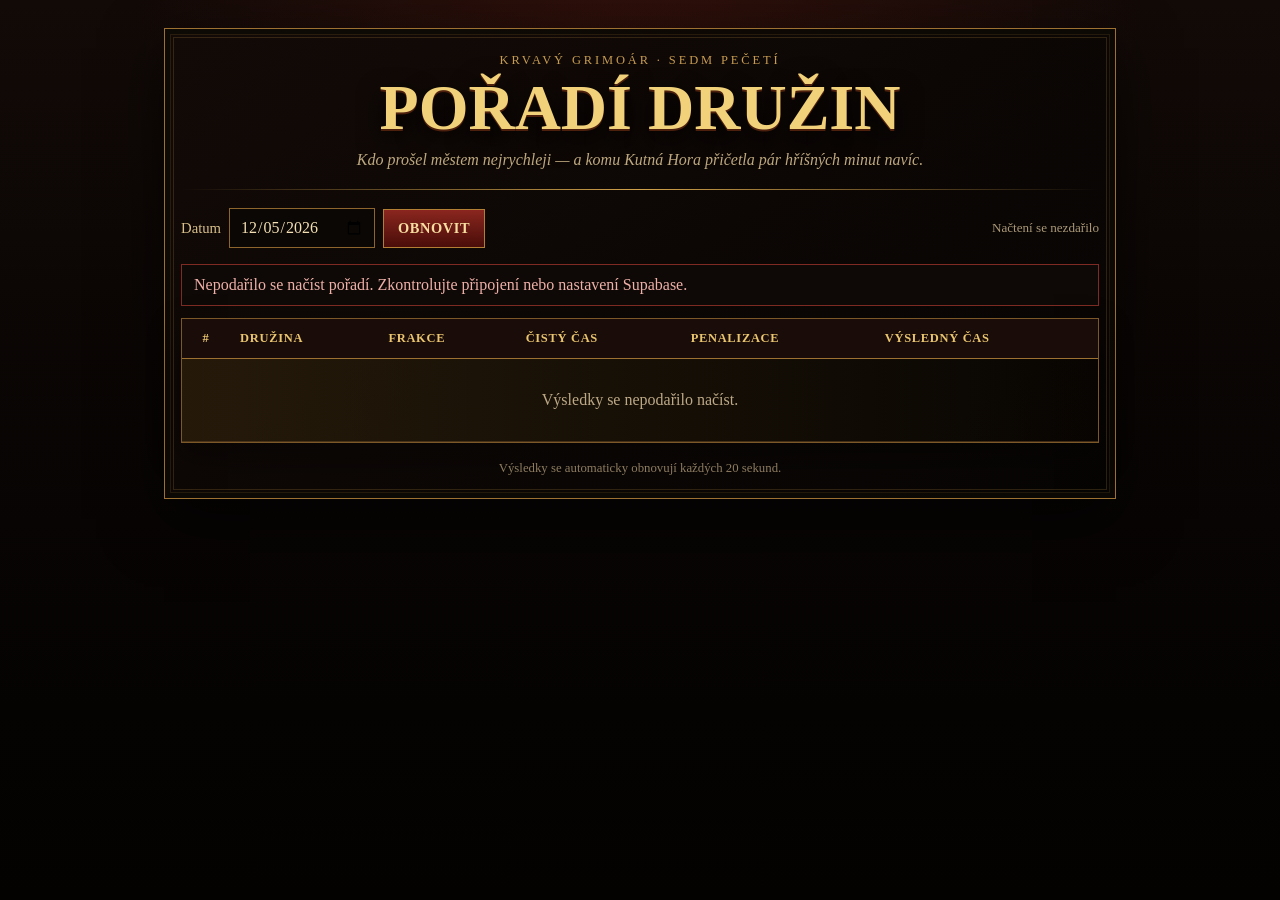
==== vysledky.html @ 413c15bf "Create vysledky.html" ====
<!doctype html>
<html lang="cs">
<head>
<meta charset="utf-8">
<meta name="viewport" content="width=device-width,initial-scale=1,viewport-fit=cover">
<meta name="theme-color" content="#090604">
<title>Krvavý grimoár – pořadí družin</title>
<style>
:root{--bg:#070403;--gold:#d1a24b;--gold2:#f1d27b;--ink:#ead8aa;--muted:#bda87f}
*{box-sizing:border-box} html{background:var(--bg)}
body{margin:0;min-height:100vh;color:var(--ink);font-family:Georgia,"Times New Roman",serif;background:
radial-gradient(circle at 50% -8%,rgba(128,29,18,.28),transparent 32rem),
linear-gradient(180deg,#120a07 0,#070403 58%,#030201 100%)}
main{width:min(100%,980px);margin:auto;padding:28px 14px 56px}
.frame{position:relative;border:1px solid #9c7131;background:linear-gradient(145deg,rgba(18,10,7,.97),rgba(6,4,3,.99));box-shadow:0 20px 56px rgba(0,0,0,.6),inset 0 0 0 5px rgba(7,4,3,.8),inset 0 0 0 6px rgba(202,151,58,.13);padding:24px 16px 22px}
.frame:before{content:"";position:absolute;inset:8px;border:1px solid rgba(218,168,72,.18);pointer-events:none}
.brand{text-align:center;color:#c89d52;font-size:.78rem;letter-spacing:.23em;text-transform:uppercase;margin-bottom:8px}
h1{text-align:center;margin:0;color:var(--gold2);font-size:clamp(2rem,8vw,4rem);line-height:1;text-transform:uppercase;text-shadow:0 2px 0 #4c200d,0 10px 26px #000}
.subtitle{text-align:center;color:var(--muted);font-style:italic;margin:11px auto 20px;max-width:650px}
.rule{height:1px;background:linear-gradient(90deg,transparent,var(--gold),transparent);margin:18px 0}
.toolbar{display:flex;flex-wrap:wrap;gap:10px;align-items:center;justify-content:space-between;margin-bottom:16px}
.controls{display:flex;gap:8px;flex-wrap:wrap;align-items:center}
label{font-size:.92rem;color:#d8bf8b}
input[type=date]{background:#0b0705;color:#f2deb2;border:1px solid #8e652d;padding:9px 10px;font:inherit}
button{border:1px solid #b27f34;background:linear-gradient(#8a261f,#4a0d09);color:#f7dda0;padding:10px 14px;font:700 .9rem Georgia,serif;letter-spacing:.04em;text-transform:uppercase;cursor:pointer}
button:hover{filter:brightness(1.08)}
.meta{font-size:.82rem;color:#ab9977;text-align:right}
.status{margin:12px 0;padding:11px 12px;border:1px solid #5d4224;background:#0e0906;color:#d7c198}
.status.error{border-color:#7f2b24;color:#efb0a8}
.table-wrap{overflow:auto;border:1px solid #7c5728;box-shadow:0 12px 30px rgba(0,0,0,.35)}
table{width:100%;border-collapse:collapse;min-width:690px;background:rgba(8,5,3,.88)}
thead th{position:sticky;top:0;background:#1a0c08;color:#e9c56f;text-transform:uppercase;letter-spacing:.055em;font-size:.78rem;padding:12px 10px;border-bottom:1px solid #9d7131;text-align:left}
tbody td{padding:12px 10px;border-bottom:1px solid rgba(108,76,39,.55);vertical-align:middle}
tbody tr:nth-child(1){background:linear-gradient(90deg,rgba(174,127,42,.17),transparent)}
tbody tr:nth-child(2){background:linear-gradient(90deg,rgba(170,170,170,.08),transparent)}
tbody tr:nth-child(3){background:linear-gradient(90deg,rgba(128,77,37,.13),transparent)}
.rank{font-size:1.25rem;font-weight:bold;color:#f0ce73;width:62px;text-align:center}
.team{font-weight:bold;color:#f0dfb8}.faction{color:#cdb37e}.time{font-variant-numeric:tabular-nums;white-space:nowrap}.result{font-weight:bold;color:#f1cd68;font-size:1.06rem}
.empty{text-align:center;padding:32px 12px;color:#bda987}.footer{text-align:center;margin-top:18px;color:#8e7c60;font-size:.8rem}
@media(max-width:600px){main{padding:0 0 36px}.frame{border-left:0;border-right:0;padding:20px 10px 18px}.toolbar{align-items:flex-start}.meta{text-align:left;width:100%}}
</style>
</head>
<body>
<main>
<section class="frame">
<div class="brand">Krvavý grimoár · Sedm pečetí</div>
<h1>Pořadí družin</h1>
<p class="subtitle">Kdo prošel městem nejrychleji — a komu Kutná Hora přičetla pár hříšných minut navíc.</p>
<div class="rule"></div>
<div class="toolbar">
  <div class="controls">
    <label for="day">Datum</label>
    <input id="day" type="date">
    <button id="refresh" type="button">Obnovit</button>
  </div>
  <div class="meta" id="meta">Načítám výsledky…</div>
</div>
<div id="status" class="status" hidden></div>
<div class="table-wrap">
<table aria-label="Pořadí družin">
<thead><tr><th style="text-align:center">#</th><th>Družina</th><th>Frakce</th><th>Čistý čas</th><th>Penalizace</th><th>Výsledný čas</th></tr></thead>
<tbody id="rows"><tr><td colspan="6" class="empty">Načítám…</td></tr></tbody>
</table>
</div>
<div class="footer">Výsledky se automaticky obnovují každých 20 sekund.</div>
</section>
</main>
<script>
(() => {
'use strict';
const SUPABASE_URL='https://vzycwoignmhqjsthkpdx.supabase.co';
const SUPABASE_KEY='sb_publishable_8995XXqxGddPHWHu6KPe9g_ycR_0Jwz';
const day=document.getElementById('day'),rows=document.getElementById('rows'),meta=document.getElementById('meta'),status=document.getElementById('status'),refresh=document.getElementById('refresh');
let loading=false;
function localISODate(d=new Date()){const p=n=>String(n).padStart(2,'0');return `${d.getFullYear()}-${p(d.getMonth()+1)}-${p(d.getDate())}`}
function formatSec(sec){sec=Math.max(0,Number(sec)||0);const h=Math.floor(sec/3600),m=Math.floor((sec%3600)/60),s=Math.floor(sec%60);return `${String(h).padStart(2,'0')}:${String(m).padStart(2,'0')}:${String(s).padStart(2,'0')}`}
function esc(v){return String(v??'').replace(/[&<>'"]/g,c=>({'&':'&amp;','<':'&lt;','>':'&gt;',"'":'&#39;','"':'&quot;'}[c]))}
function showStatus(text,isError=false){status.textContent=text;status.classList.toggle('error',isError);status.hidden=!text}
async function load(){
 if(loading)return; loading=true; refresh.disabled=true; showStatus('');
 try{
   const response=await fetch(SUPABASE_URL+'/rest/v1/rpc/verejne_poradi',{method:'POST',headers:{'apikey':SUPABASE_KEY,'Content-Type':'application/json'},body:JSON.stringify({p_datum:day.value||null})});
   if(!response.ok)throw new Error('HTTP '+response.status);
   const data=await response.json();
   if(!Array.isArray(data))throw new Error('Neočekávaná odpověď serveru');
   if(!data.length){rows.innerHTML='<tr><td colspan="6" class="empty">Pro vybrané datum zatím nejsou žádné zveřejněné výsledky.</td></tr>'}
   else{rows.innerHTML=data.map(r=>`<tr><td class="rank">${esc(r.poradi)}</td><td class="team">${esc(r.tym)}</td><td class="faction">${esc(r.frakce)}</td><td class="time">${formatSec(r.cisty_cas_sec)}</td><td class="time">+${esc(r.penalizace_min)} min</td><td class="time result">${formatSec(r.vysledny_cas_sec)}</td></tr>`).join('')}
   meta.textContent=`Aktualizováno ${new Date().toLocaleTimeString('cs-CZ',{hour:'2-digit',minute:'2-digit',second:'2-digit'})} · ${data.length} ${data.length===1?'tým':(data.length>=2&&data.length<=4?'týmy':'týmů')}`;
 }catch(e){
   rows.innerHTML='<tr><td colspan="6" class="empty">Výsledky se nepodařilo načíst.</td></tr>';
   meta.textContent='Načtení se nezdařilo';
   showStatus('Nepodařilo se načíst pořadí. Zkontrolujte připojení nebo nastavení Supabase.',true);
 }finally{loading=false;refresh.disabled=false}
}
day.value=localISODate(); day.addEventListener('change',load); refresh.addEventListener('click',load); load(); setInterval(load,20000);
})();
</script>
</body>
</html>
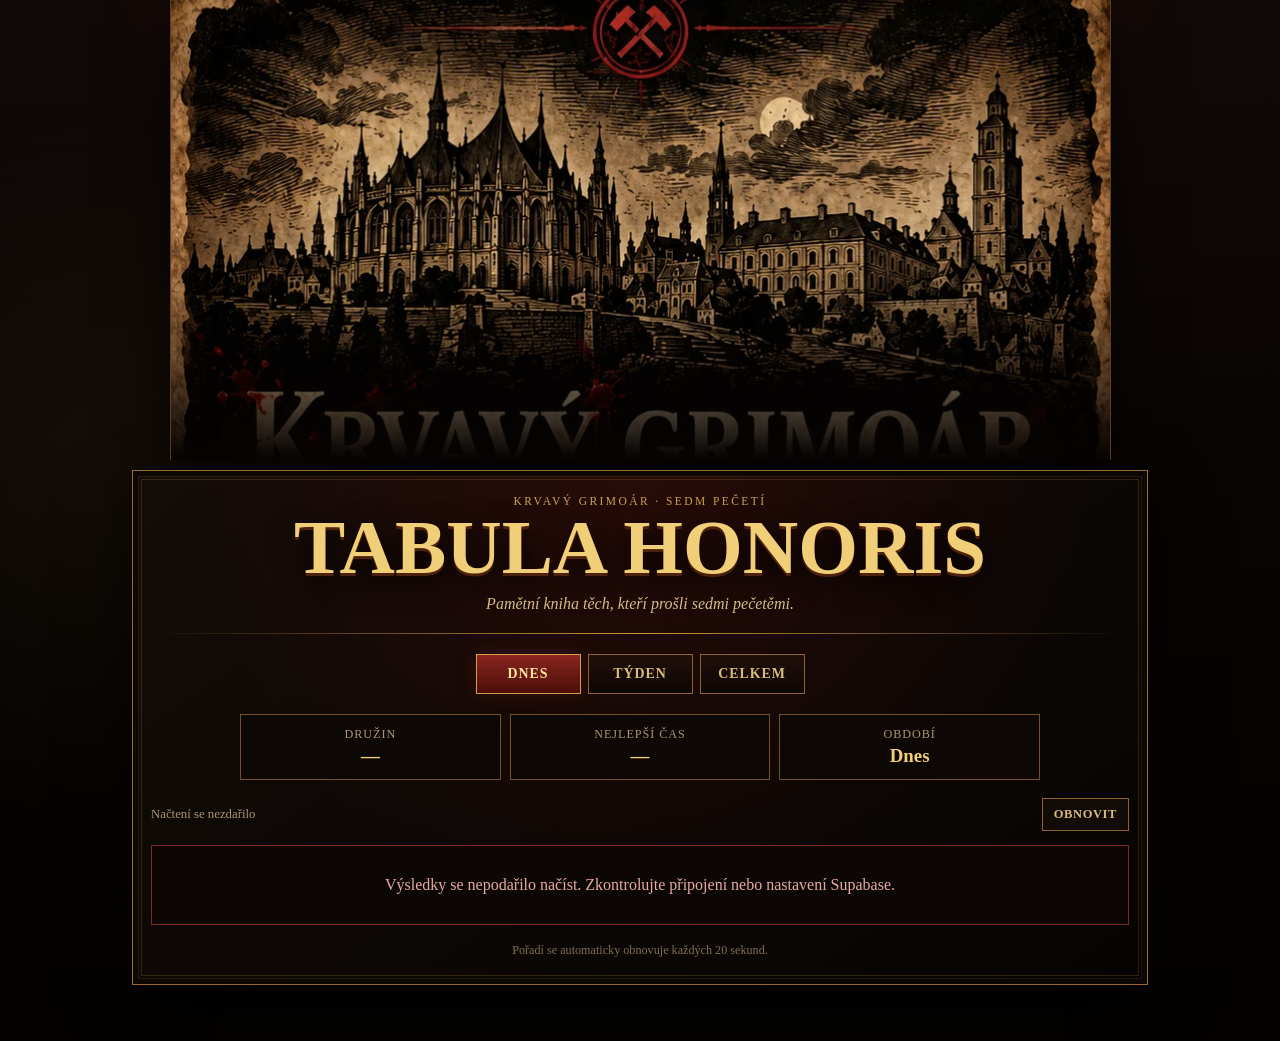
==== commit 42e8c280: "Update vysledky.html" ====
--- a/vysledky.html
+++ b/vysledky.html
@@ -3,97 +3,72 @@
 <head>
 <meta charset="utf-8">
 <meta name="viewport" content="width=device-width,initial-scale=1,viewport-fit=cover">
-<meta name="theme-color" content="#090604">
-<title>Krvavý grimoár – pořadí družin</title>
+<meta name="theme-color" content="#080403">
+<title>Krvavý grimoár – Tabula Honoris</title>
 <style>
-:root{--bg:#070403;--gold:#d1a24b;--gold2:#f1d27b;--ink:#ead8aa;--muted:#bda87f}
-*{box-sizing:border-box} html{background:var(--bg)}
-body{margin:0;min-height:100vh;color:var(--ink);font-family:Georgia,"Times New Roman",serif;background:
-radial-gradient(circle at 50% -8%,rgba(128,29,18,.28),transparent 32rem),
-linear-gradient(180deg,#120a07 0,#070403 58%,#030201 100%)}
-main{width:min(100%,980px);margin:auto;padding:28px 14px 56px}
-.frame{position:relative;border:1px solid #9c7131;background:linear-gradient(145deg,rgba(18,10,7,.97),rgba(6,4,3,.99));box-shadow:0 20px 56px rgba(0,0,0,.6),inset 0 0 0 5px rgba(7,4,3,.8),inset 0 0 0 6px rgba(202,151,58,.13);padding:24px 16px 22px}
-.frame:before{content:"";position:absolute;inset:8px;border:1px solid rgba(218,168,72,.18);pointer-events:none}
-.brand{text-align:center;color:#c89d52;font-size:.78rem;letter-spacing:.23em;text-transform:uppercase;margin-bottom:8px}
-h1{text-align:center;margin:0;color:var(--gold2);font-size:clamp(2rem,8vw,4rem);line-height:1;text-transform:uppercase;text-shadow:0 2px 0 #4c200d,0 10px 26px #000}
-.subtitle{text-align:center;color:var(--muted);font-style:italic;margin:11px auto 20px;max-width:650px}
-.rule{height:1px;background:linear-gradient(90deg,transparent,var(--gold),transparent);margin:18px 0}
-.toolbar{display:flex;flex-wrap:wrap;gap:10px;align-items:center;justify-content:space-between;margin-bottom:16px}
-.controls{display:flex;gap:8px;flex-wrap:wrap;align-items:center}
-label{font-size:.92rem;color:#d8bf8b}
-input[type=date]{background:#0b0705;color:#f2deb2;border:1px solid #8e652d;padding:9px 10px;font:inherit}
-button{border:1px solid #b27f34;background:linear-gradient(#8a261f,#4a0d09);color:#f7dda0;padding:10px 14px;font:700 .9rem Georgia,serif;letter-spacing:.04em;text-transform:uppercase;cursor:pointer}
-button:hover{filter:brightness(1.08)}
-.meta{font-size:.82rem;color:#ab9977;text-align:right}
-.status{margin:12px 0;padding:11px 12px;border:1px solid #5d4224;background:#0e0906;color:#d7c198}
-.status.error{border-color:#7f2b24;color:#efb0a8}
-.table-wrap{overflow:auto;border:1px solid #7c5728;box-shadow:0 12px 30px rgba(0,0,0,.35)}
-table{width:100%;border-collapse:collapse;min-width:690px;background:rgba(8,5,3,.88)}
-thead th{position:sticky;top:0;background:#1a0c08;color:#e9c56f;text-transform:uppercase;letter-spacing:.055em;font-size:.78rem;padding:12px 10px;border-bottom:1px solid #9d7131;text-align:left}
-tbody td{padding:12px 10px;border-bottom:1px solid rgba(108,76,39,.55);vertical-align:middle}
-tbody tr:nth-child(1){background:linear-gradient(90deg,rgba(174,127,42,.17),transparent)}
-tbody tr:nth-child(2){background:linear-gradient(90deg,rgba(170,170,170,.08),transparent)}
-tbody tr:nth-child(3){background:linear-gradient(90deg,rgba(128,77,37,.13),transparent)}
-.rank{font-size:1.25rem;font-weight:bold;color:#f0ce73;width:62px;text-align:center}
-.team{font-weight:bold;color:#f0dfb8}.faction{color:#cdb37e}.time{font-variant-numeric:tabular-nums;white-space:nowrap}.result{font-weight:bold;color:#f1cd68;font-size:1.06rem}
-.empty{text-align:center;padding:32px 12px;color:#bda987}.footer{text-align:center;margin-top:18px;color:#8e7c60;font-size:.8rem}
-@media(max-width:600px){main{padding:0 0 36px}.frame{border-left:0;border-right:0;padding:20px 10px 18px}.toolbar{align-items:flex-start}.meta{text-align:left;width:100%}}
+:root{--bg:#060302;--gold:#c99537;--gold2:#f1cf78;--ink:#ead8aa;--muted:#bda97e;--red:#7d1814;--line:#6b4824}
+*{box-sizing:border-box}html{background:var(--bg)}
+body{margin:0;min-height:100vh;color:var(--ink);font-family:Georgia,"Times New Roman",serif;background:radial-gradient(circle at 50% -10%,rgba(120,22,16,.32),transparent 34rem),radial-gradient(circle at 8% 45%,rgba(175,126,48,.07),transparent 22rem),linear-gradient(180deg,#110907 0,#070403 52%,#030201 100%)}
+.page{width:min(100%,1040px);margin:auto;padding:0 12px 56px}
+.hero{position:relative;overflow:hidden;margin:0 auto 10px;width:min(100%,941px);aspect-ratio:941/460;background:#050302;border-left:1px solid #5e3d1d;border-right:1px solid #5e3d1d;box-shadow:0 20px 55px rgba(0,0,0,.58)}
+.hero img{position:absolute;inset:0;width:100%;height:auto;display:block;transform:translateY(-2%)}
+.hero:after{content:"";position:absolute;inset:0;pointer-events:none;background:linear-gradient(180deg,transparent 58%,rgba(5,3,2,.3) 72%,#060302 100%)}
+.book{position:relative;border:1px solid #9a6b2e;background:radial-gradient(circle at 50% 0,rgba(124,18,14,.22),transparent 28rem),linear-gradient(145deg,rgba(20,12,8,.98),rgba(6,4,3,.99));padding:24px 18px 26px;box-shadow:0 22px 58px rgba(0,0,0,.62),inset 0 0 0 5px rgba(6,4,3,.82),inset 0 0 0 6px rgba(201,150,58,.13)}
+.book:before{content:"";position:absolute;inset:8px;border:1px solid rgba(220,169,72,.18);pointer-events:none}
+.kicker{text-align:center;color:#caa252;letter-spacing:.21em;text-transform:uppercase;font-size:.72rem}
+h1{margin:5px 0 2px;text-align:center;color:var(--gold2);font-size:clamp(2.25rem,8vw,4.8rem);line-height:.95;text-transform:uppercase;text-shadow:0 3px 0 #4c210d,0 10px 30px #000}
+.subtitle{text-align:center;color:#d6bc85;font-style:italic;margin:10px auto 4px;max-width:690px}
+.rule{height:1px;background:linear-gradient(90deg,transparent,var(--gold),transparent);margin:20px 0}
+.tabs{display:flex;justify-content:center;gap:7px;flex-wrap:wrap;margin:0 0 20px}
+.tab{min-width:105px;padding:11px 15px;border:1px solid #8f642a;background:linear-gradient(#20100b,#0d0604);color:#d9bc7a;font:700 .87rem Georgia,serif;letter-spacing:.07em;text-transform:uppercase;cursor:pointer}
+.tab.active{background:linear-gradient(#8a261f,#4c0d09);border-color:#d0a149;color:#ffe4a0;box-shadow:0 0 20px rgba(160,45,28,.22)}
+.summary{display:grid;grid-template-columns:repeat(3,minmax(0,1fr));gap:9px;margin:0 auto 18px;max-width:800px}
+.summary-card{border:1px solid #745027;background:#0d0806;padding:12px;text-align:center}
+.summary-card span{display:block;color:#aa9670;font-size:.76rem;text-transform:uppercase;letter-spacing:.08em}.summary-card b{display:block;color:#f0cf76;font-size:1.18rem;margin-top:3px}
+.toolbar{display:flex;justify-content:space-between;gap:10px;align-items:center;margin:0 0 14px;flex-wrap:wrap}.meta{font-size:.8rem;color:#a99570}
+.refresh{border:1px solid #8e632b;background:#120b08;color:#d9bd7e;padding:8px 11px;font:700 .78rem Georgia,serif;text-transform:uppercase;letter-spacing:.05em;cursor:pointer}
+.list{display:grid;gap:12px}.entry{position:relative;display:grid;grid-template-columns:76px 1fr auto;gap:14px;align-items:center;padding:13px 15px;border:1px solid #704c25;background:linear-gradient(100deg,#110a07,#090504);box-shadow:0 10px 24px rgba(0,0,0,.34)}
+.entry.top1{border-color:#d2a347;background:linear-gradient(100deg,rgba(87,54,16,.88),#130907 70%)}.entry.top2{border-color:#9f956f}.entry.top3{border-color:#8e5e36}
+.medal{width:58px;height:58px;border-radius:50%;display:grid;place-items:center;border:2px solid #d1a047;background:#100905;color:#f3d278;font-size:1.45rem;font-weight:bold;box-shadow:inset 0 0 18px #000,0 0 18px rgba(205,155,63,.15)}
+.teamline{min-width:0}.teamname{font-size:clamp(1.06rem,3.8vw,1.45rem);font-weight:bold;color:#f0dfb7;white-space:nowrap;overflow:hidden;text-overflow:ellipsis}.details{margin-top:3px;color:#bca477;font-size:.8rem;display:flex;gap:8px;flex-wrap:wrap}
+.result{text-align:right;white-space:nowrap}.result .time{font-size:clamp(1.15rem,4.5vw,1.65rem);font-weight:bold;color:#f0cb67;font-variant-numeric:tabular-nums}.result .small{font-size:.74rem;color:#a99572;margin-top:3px}
+.faction-badge{width:34px;height:34px;object-fit:contain;vertical-align:middle;margin-right:6px;filter:sepia(1) saturate(.7) brightness(1.25) drop-shadow(0 3px 6px #000)}
+.empty,.error{padding:30px 14px;text-align:center;border:1px solid #65451f;background:#0c0705;color:#bca779}.error{color:#e7aaa3;border-color:#7e2923}
+.record{margin:0 auto 20px;max-width:800px;padding:13px 15px;border:1px solid #ad7931;background:linear-gradient(100deg,#36100c,#130805);text-align:center;color:#e5c87f}.record b{color:#ffe08a}
+.footer{text-align:center;margin-top:18px;color:#806f54;font-size:.76rem}
+@media(max-width:620px){.page{padding-left:0;padding-right:0}.book{border-left:0;border-right:0;padding:20px 10px 24px}.hero{border-left:0;border-right:0;aspect-ratio:941/500}.summary{grid-template-columns:1fr 1fr 1fr;gap:5px}.summary-card{padding:9px 5px}.entry{grid-template-columns:58px 1fr;gap:10px;padding:11px 10px}.result{grid-column:2;text-align:left;margin-top:-4px}.medal{width:48px;height:48px;font-size:1.15rem}.details{font-size:.75rem}.faction-badge{width:29px;height:29px}}
 </style>
 </head>
 <body>
-<main>
-<section class="frame">
-<div class="brand">Krvavý grimoár · Sedm pečetí</div>
-<h1>Pořadí družin</h1>
-<p class="subtitle">Kdo prošel městem nejrychleji — a komu Kutná Hora přičetla pár hříšných minut navíc.</p>
-<div class="rule"></div>
-<div class="toolbar">
-  <div class="controls">
-    <label for="day">Datum</label>
-    <input id="day" type="date">
-    <button id="refresh" type="button">Obnovit</button>
-  </div>
-  <div class="meta" id="meta">Načítám výsledky…</div>
+<div class="page">
+  <div class="hero" aria-hidden="true"><img src="assets/title.webp" alt=""></div>
+  <section class="book">
+    <div class="kicker">Krvavý grimoár · Sedm pečetí</div>
+    <h1>Tabula Honoris</h1>
+    <p class="subtitle">Pamětní kniha těch, kteří prošli sedmi pečetěmi.</p>
+    <div class="rule"></div>
+    <nav class="tabs" aria-label="Období výsledků"><button class="tab active" data-mode="today">Dnes</button><button class="tab" data-mode="week">Týden</button><button class="tab" data-mode="all">Celkem</button></nav>
+    <div id="record" class="record" hidden></div>
+    <div class="summary"><div class="summary-card"><span>Družin</span><b id="count">—</b></div><div class="summary-card"><span>Nejlepší čas</span><b id="best">—</b></div><div class="summary-card"><span>Období</span><b id="period">Dnes</b></div></div>
+    <div class="toolbar"><div id="meta" class="meta">Načítám výsledky…</div><button id="refresh" class="refresh" type="button">Obnovit</button></div>
+    <div id="list" class="list"><div class="empty">Načítám kroniku…</div></div>
+    <div class="footer">Pořadí se automaticky obnovuje každých 20 sekund.</div>
+  </section>
 </div>
-<div id="status" class="status" hidden></div>
-<div class="table-wrap">
-<table aria-label="Pořadí družin">
-<thead><tr><th style="text-align:center">#</th><th>Družina</th><th>Frakce</th><th>Čistý čas</th><th>Penalizace</th><th>Výsledný čas</th></tr></thead>
-<tbody id="rows"><tr><td colspan="6" class="empty">Načítám…</td></tr></tbody>
-</table>
-</div>
-<div class="footer">Výsledky se automaticky obnovují každých 20 sekund.</div>
-</section>
-</main>
 <script>
-(() => {
-'use strict';
+(()=>{'use strict';
 const SUPABASE_URL='https://vzycwoignmhqjsthkpdx.supabase.co';
 const SUPABASE_KEY='sb_publishable_8995XXqxGddPHWHu6KPe9g_ycR_0Jwz';
-const day=document.getElementById('day'),rows=document.getElementById('rows'),meta=document.getElementById('meta'),status=document.getElementById('status'),refresh=document.getElementById('refresh');
-let loading=false;
-function localISODate(d=new Date()){const p=n=>String(n).padStart(2,'0');return `${d.getFullYear()}-${p(d.getMonth()+1)}-${p(d.getDate())}`}
-function formatSec(sec){sec=Math.max(0,Number(sec)||0);const h=Math.floor(sec/3600),m=Math.floor((sec%3600)/60),s=Math.floor(sec%60);return `${String(h).padStart(2,'0')}:${String(m).padStart(2,'0')}:${String(s).padStart(2,'0')}`}
-function esc(v){return String(v??'').replace(/[&<>'"]/g,c=>({'&':'&amp;','<':'&lt;','>':'&gt;',"'":'&#39;','"':'&quot;'}[c]))}
-function showStatus(text,isError=false){status.textContent=text;status.classList.toggle('error',isError);status.hidden=!text}
-async function load(){
- if(loading)return; loading=true; refresh.disabled=true; showStatus('');
- try{
-   const response=await fetch(SUPABASE_URL+'/rest/v1/rpc/verejne_poradi',{method:'POST',headers:{'apikey':SUPABASE_KEY,'Content-Type':'application/json'},body:JSON.stringify({p_datum:day.value||null})});
-   if(!response.ok)throw new Error('HTTP '+response.status);
-   const data=await response.json();
-   if(!Array.isArray(data))throw new Error('Neočekávaná odpověď serveru');
-   if(!data.length){rows.innerHTML='<tr><td colspan="6" class="empty">Pro vybrané datum zatím nejsou žádné zveřejněné výsledky.</td></tr>'}
-   else{rows.innerHTML=data.map(r=>`<tr><td class="rank">${esc(r.poradi)}</td><td class="team">${esc(r.tym)}</td><td class="faction">${esc(r.frakce)}</td><td class="time">${formatSec(r.cisty_cas_sec)}</td><td class="time">+${esc(r.penalizace_min)} min</td><td class="time result">${formatSec(r.vysledny_cas_sec)}</td></tr>`).join('')}
-   meta.textContent=`Aktualizováno ${new Date().toLocaleTimeString('cs-CZ',{hour:'2-digit',minute:'2-digit',second:'2-digit'})} · ${data.length} ${data.length===1?'tým':(data.length>=2&&data.length<=4?'týmy':'týmů')}`;
- }catch(e){
-   rows.innerHTML='<tr><td colspan="6" class="empty">Výsledky se nepodařilo načíst.</td></tr>';
-   meta.textContent='Načtení se nezdařilo';
-   showStatus('Nepodařilo se načíst pořadí. Zkontrolujte připojení nebo nastavení Supabase.',true);
- }finally{loading=false;refresh.disabled=false}
-}
-day.value=localISODate(); day.addEventListener('change',load); refresh.addEventListener('click',load); load(); setInterval(load,20000);
+const list=document.getElementById('list'),meta=document.getElementById('meta'),count=document.getElementById('count'),best=document.getElementById('best'),period=document.getElementById('period'),record=document.getElementById('record'),refresh=document.getElementById('refresh'),tabs=[...document.querySelectorAll('.tab')];
+let mode='today',loading=false;
+const factionIcons={'Řádoví bratři':'assets/fr_radovi.webp','Zvoníci':'assets/fr_zvonici.webp','Havíři':'assets/fr_haviri.webp','Alchymisté':'assets/fr_alchymiste.webp','Konšelé':'assets/fr_konsele.webp','Mincmistři':'assets/fr_mincmistri.webp','Lapkové':'assets/fr_lapkove.webp'};
+function esc(v){return String(v??'').replace(/[&<>'\"]/g,c=>({'&':'&amp;','<':'&lt;','>':'&gt;',"'":'&#39;','\"':'&quot;'}[c]))}
+function fmt(sec){sec=Math.max(0,Number(sec)||0);const h=Math.floor(sec/3600),m=Math.floor((sec%3600)/60),s=Math.floor(sec%60);return `${String(h).padStart(2,'0')}:${String(m).padStart(2,'0')}:${String(s).padStart(2,'0')}`}
+function prettyDate(v){if(!v)return '';const d=new Date(v+'T12:00:00');return d.toLocaleDateString('cs-CZ',{day:'numeric',month:'numeric',year:'numeric'})}
+function label(m){return m==='today'?'Dnes':m==='week'?'7 dní':'Celkem'}
+async function load(){if(loading)return;loading=true;refresh.disabled=true;try{const res=await fetch(SUPABASE_URL+'/rest/v1/rpc/verejne_poradi_obdobi',{method:'POST',headers:{'apikey':SUPABASE_KEY,'Content-Type':'application/json'},body:JSON.stringify({p_obdobi:mode})});if(!res.ok)throw new Error('HTTP '+res.status);const data=await res.json();if(!Array.isArray(data))throw new Error('Neplatná odpověď');count.textContent=data.length;period.textContent=label(mode);best.textContent=data.length?fmt(data[0].vysledny_cas_sec):'—';if(mode==='all'&&data.length){record.hidden=false;record.innerHTML=`REKORD HRY · <b>${esc(data[0].tym)}</b> · <b>${fmt(data[0].vysledny_cas_sec)}</b>`}else record.hidden=true;if(!data.length){list.innerHTML='<div class="empty">V tomto období zatím není žádný zveřejněný výsledek.</div>'}else{list.innerHTML=data.map((r,i)=>{const icon=factionIcons[r.frakce]||'';const cls=i===0?' top1':i===1?' top2':i===2?' top3':'';const medal=i<3?['I','II','III'][i]:String(r.poradi);return `<article class="entry${cls}"><div class="medal">${medal}</div><div class="teamline"><div class="teamname">${esc(r.tym)}</div><div class="details"><span>${icon?`<img class="faction-badge" src="${icon}" alt="">`:''}${esc(r.frakce)}</span><span>${prettyDate(r.datum)}</span><span>čistý ${fmt(r.cisty_cas_sec)}</span><span>penalizace +${esc(r.penalizace_min)} min</span></div></div><div class="result"><div class="time">${fmt(r.vysledny_cas_sec)}</div><div class="small">výsledný čas</div></div></article>`}).join('')}meta.textContent=`Aktualizováno ${new Date().toLocaleTimeString('cs-CZ',{hour:'2-digit',minute:'2-digit',second:'2-digit'})}`}catch(e){list.innerHTML='<div class="error">Výsledky se nepodařilo načíst. Zkontrolujte připojení nebo nastavení Supabase.</div>';meta.textContent='Načtení se nezdařilo';count.textContent='—';best.textContent='—'}finally{loading=false;refresh.disabled=false}}
+tabs.forEach(t=>t.addEventListener('click',()=>{mode=t.dataset.mode;tabs.forEach(x=>x.classList.toggle('active',x===t));load()}));refresh.addEventListener('click',load);load();setInterval(load,20000);
 })();
 </script>
 </body>
-</html>+</html>
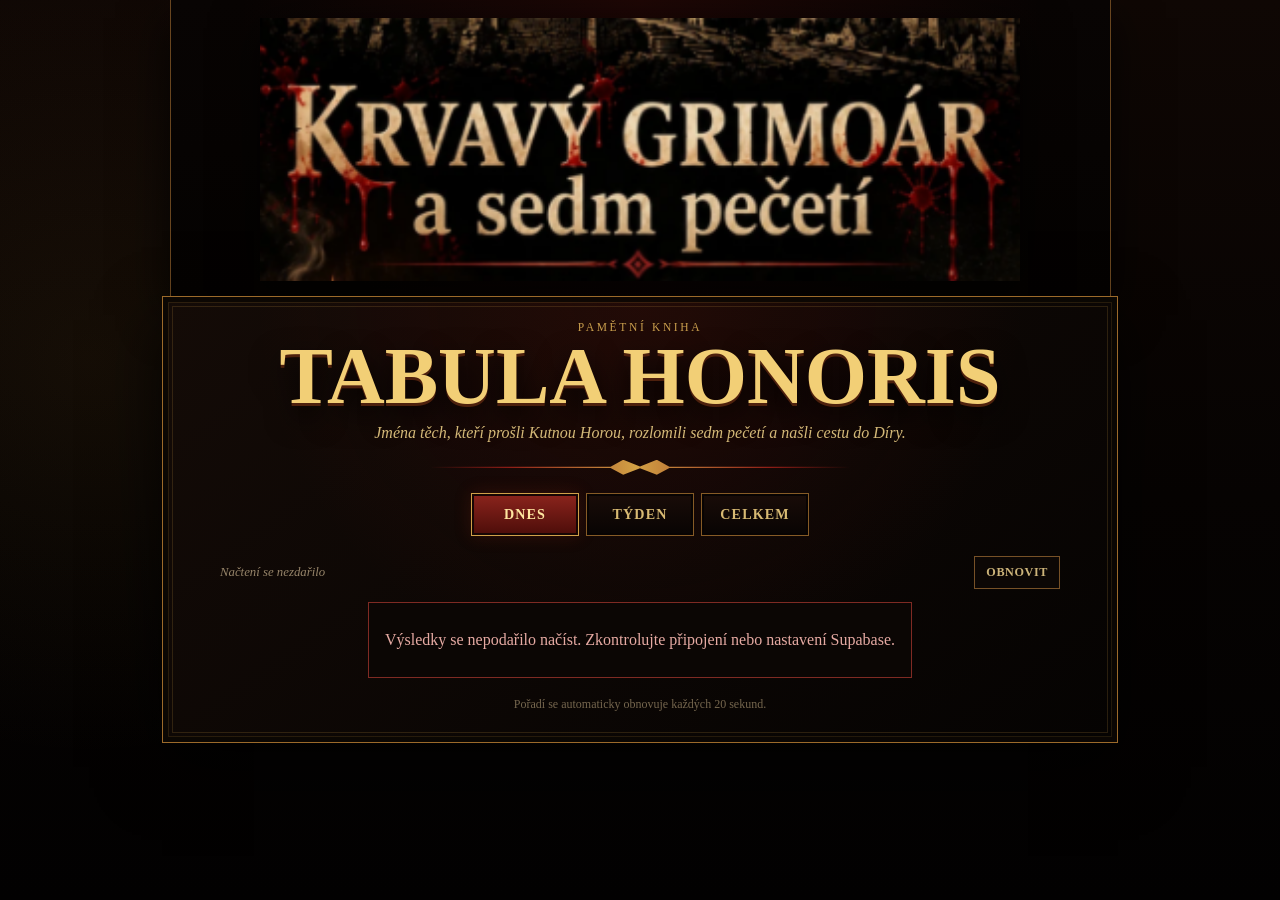
==== commit 596924e7: "Update vysledky.html" ====
--- a/vysledky.html
+++ b/vysledky.html
@@ -3,71 +3,191 @@
 <head>
 <meta charset="utf-8">
 <meta name="viewport" content="width=device-width,initial-scale=1,viewport-fit=cover">
-<meta name="theme-color" content="#080403">
+<meta name="theme-color" content="#070301">
 <title>Krvavý grimoár – Tabula Honoris</title>
 <style>
-:root{--bg:#060302;--gold:#c99537;--gold2:#f1cf78;--ink:#ead8aa;--muted:#bda97e;--red:#7d1814;--line:#6b4824}
-*{box-sizing:border-box}html{background:var(--bg)}
-body{margin:0;min-height:100vh;color:var(--ink);font-family:Georgia,"Times New Roman",serif;background:radial-gradient(circle at 50% -10%,rgba(120,22,16,.32),transparent 34rem),radial-gradient(circle at 8% 45%,rgba(175,126,48,.07),transparent 22rem),linear-gradient(180deg,#110907 0,#070403 52%,#030201 100%)}
-.page{width:min(100%,1040px);margin:auto;padding:0 12px 56px}
-.hero{position:relative;overflow:hidden;margin:0 auto 10px;width:min(100%,941px);aspect-ratio:941/460;background:#050302;border-left:1px solid #5e3d1d;border-right:1px solid #5e3d1d;box-shadow:0 20px 55px rgba(0,0,0,.58)}
-.hero img{position:absolute;inset:0;width:100%;height:auto;display:block;transform:translateY(-2%)}
-.hero:after{content:"";position:absolute;inset:0;pointer-events:none;background:linear-gradient(180deg,transparent 58%,rgba(5,3,2,.3) 72%,#060302 100%)}
-.book{position:relative;border:1px solid #9a6b2e;background:radial-gradient(circle at 50% 0,rgba(124,18,14,.22),transparent 28rem),linear-gradient(145deg,rgba(20,12,8,.98),rgba(6,4,3,.99));padding:24px 18px 26px;box-shadow:0 22px 58px rgba(0,0,0,.62),inset 0 0 0 5px rgba(6,4,3,.82),inset 0 0 0 6px rgba(201,150,58,.13)}
-.book:before{content:"";position:absolute;inset:8px;border:1px solid rgba(220,169,72,.18);pointer-events:none}
-.kicker{text-align:center;color:#caa252;letter-spacing:.21em;text-transform:uppercase;font-size:.72rem}
-h1{margin:5px 0 2px;text-align:center;color:var(--gold2);font-size:clamp(2.25rem,8vw,4.8rem);line-height:.95;text-transform:uppercase;text-shadow:0 3px 0 #4c210d,0 10px 30px #000}
-.subtitle{text-align:center;color:#d6bc85;font-style:italic;margin:10px auto 4px;max-width:690px}
-.rule{height:1px;background:linear-gradient(90deg,transparent,var(--gold),transparent);margin:20px 0}
-.tabs{display:flex;justify-content:center;gap:7px;flex-wrap:wrap;margin:0 0 20px}
-.tab{min-width:105px;padding:11px 15px;border:1px solid #8f642a;background:linear-gradient(#20100b,#0d0604);color:#d9bc7a;font:700 .87rem Georgia,serif;letter-spacing:.07em;text-transform:uppercase;cursor:pointer}
-.tab.active{background:linear-gradient(#8a261f,#4c0d09);border-color:#d0a149;color:#ffe4a0;box-shadow:0 0 20px rgba(160,45,28,.22)}
-.summary{display:grid;grid-template-columns:repeat(3,minmax(0,1fr));gap:9px;margin:0 auto 18px;max-width:800px}
-.summary-card{border:1px solid #745027;background:#0d0806;padding:12px;text-align:center}
-.summary-card span{display:block;color:#aa9670;font-size:.76rem;text-transform:uppercase;letter-spacing:.08em}.summary-card b{display:block;color:#f0cf76;font-size:1.18rem;margin-top:3px}
-.toolbar{display:flex;justify-content:space-between;gap:10px;align-items:center;margin:0 0 14px;flex-wrap:wrap}.meta{font-size:.8rem;color:#a99570}
-.refresh{border:1px solid #8e632b;background:#120b08;color:#d9bd7e;padding:8px 11px;font:700 .78rem Georgia,serif;text-transform:uppercase;letter-spacing:.05em;cursor:pointer}
-.list{display:grid;gap:12px}.entry{position:relative;display:grid;grid-template-columns:76px 1fr auto;gap:14px;align-items:center;padding:13px 15px;border:1px solid #704c25;background:linear-gradient(100deg,#110a07,#090504);box-shadow:0 10px 24px rgba(0,0,0,.34)}
-.entry.top1{border-color:#d2a347;background:linear-gradient(100deg,rgba(87,54,16,.88),#130907 70%)}.entry.top2{border-color:#9f956f}.entry.top3{border-color:#8e5e36}
-.medal{width:58px;height:58px;border-radius:50%;display:grid;place-items:center;border:2px solid #d1a047;background:#100905;color:#f3d278;font-size:1.45rem;font-weight:bold;box-shadow:inset 0 0 18px #000,0 0 18px rgba(205,155,63,.15)}
-.teamline{min-width:0}.teamname{font-size:clamp(1.06rem,3.8vw,1.45rem);font-weight:bold;color:#f0dfb7;white-space:nowrap;overflow:hidden;text-overflow:ellipsis}.details{margin-top:3px;color:#bca477;font-size:.8rem;display:flex;gap:8px;flex-wrap:wrap}
-.result{text-align:right;white-space:nowrap}.result .time{font-size:clamp(1.15rem,4.5vw,1.65rem);font-weight:bold;color:#f0cb67;font-variant-numeric:tabular-nums}.result .small{font-size:.74rem;color:#a99572;margin-top:3px}
-.faction-badge{width:34px;height:34px;object-fit:contain;vertical-align:middle;margin-right:6px;filter:sepia(1) saturate(.7) brightness(1.25) drop-shadow(0 3px 6px #000)}
-.empty,.error{padding:30px 14px;text-align:center;border:1px solid #65451f;background:#0c0705;color:#bca779}.error{color:#e7aaa3;border-color:#7e2923}
-.record{margin:0 auto 20px;max-width:800px;padding:13px 15px;border:1px solid #ad7931;background:linear-gradient(100deg,#36100c,#130805);text-align:center;color:#e5c87f}.record b{color:#ffe08a}
-.footer{text-align:center;margin-top:18px;color:#806f54;font-size:.76rem}
-@media(max-width:620px){.page{padding-left:0;padding-right:0}.book{border-left:0;border-right:0;padding:20px 10px 24px}.hero{border-left:0;border-right:0;aspect-ratio:941/500}.summary{grid-template-columns:1fr 1fr 1fr;gap:5px}.summary-card{padding:9px 5px}.entry{grid-template-columns:58px 1fr;gap:10px;padding:11px 10px}.result{grid-column:2;text-align:left;margin-top:-4px}.medal{width:48px;height:48px;font-size:1.15rem}.details{font-size:.75rem}.faction-badge{width:29px;height:29px}}
+:root{
+  --bg:#050201;--ink:#ead8aa;--muted:#bca77f;--gold:#c89031;--gold2:#f2cf76;
+  --gold3:#7b4d18;--blood:#7e1712;--blood2:#3e0806;--parch:#d6b27a;--parch2:#9c6b39;
+}
+*{box-sizing:border-box}
+html{background:var(--bg);scroll-behavior:smooth}
+body{
+  margin:0;min-height:100vh;color:var(--ink);font-family:Georgia,"Times New Roman",serif;
+  background:
+    radial-gradient(circle at 50% -10%,rgba(126,20,13,.34),transparent 31rem),
+    radial-gradient(circle at 7% 40%,rgba(196,145,54,.07),transparent 25rem),
+    linear-gradient(180deg,#0f0704 0,#060302 55%,#020101 100%);
+}
+body:before{
+  content:"";position:fixed;inset:0;pointer-events:none;opacity:.14;z-index:-1;
+  background-image:repeating-linear-gradient(0deg,rgba(255,255,255,.018) 0 1px,transparent 1px 4px)
+}
+.page{width:min(100%,980px);margin:auto;padding:0 12px 56px}
+
+/* Originální titulní nápis dodaný uživatelem. */
+.title-crop{
+  position:relative;width:min(100%,941px);margin:0 auto;padding:18px 16px 16px;
+  overflow:hidden;background:
+    radial-gradient(circle at 50% 0,rgba(104,16,12,.25),transparent 25rem),
+    linear-gradient(180deg,#080403,#040201);
+  border-left:1px solid #68451f;border-right:1px solid #68451f;
+  box-shadow:0 18px 45px #000b;text-align:center
+}
+.title-logo{
+  display:block;width:min(100%,760px);height:auto;margin:0 auto;
+  filter:drop-shadow(0 10px 24px rgba(0,0,0,.75));
+}
+.title-crop:after{
+  content:"";position:absolute;left:6%;right:6%;bottom:0;height:1px;
+  background:linear-gradient(90deg,transparent,#8d1d16 22%,#d3a145 50%,#8d1d16 78%,transparent)
+}
+
+.chronicle{
+  position:relative;margin-top:-1px;padding:24px 18px 30px;border:1px solid #9c6a2a;
+  background:
+    radial-gradient(circle at 50% 0,rgba(119,19,13,.19),transparent 24rem),
+    linear-gradient(145deg,rgba(20,11,7,.985),rgba(5,3,2,.995));
+  box-shadow:0 24px 60px #000b,inset 0 0 0 5px rgba(5,3,2,.83),inset 0 0 0 6px rgba(205,153,58,.14)
+}
+.chronicle:before{content:"";position:absolute;inset:9px;border:1px solid rgba(218,167,72,.17);pointer-events:none}
+.chronicle>*{position:relative;z-index:1}
+.eyebrow{text-align:center;color:#c99e4d;font-size:.72rem;letter-spacing:.23em;text-transform:uppercase}
+h1{margin:6px 0 4px;text-align:center;color:var(--gold2);font-size:clamp(2.35rem,8vw,5rem);line-height:.94;text-transform:uppercase;text-shadow:0 3px 0 #4d200d,0 12px 30px #000}
+.subtitle{text-align:center;color:#d4b978;font-style:italic;margin:10px auto 18px;max-width:660px}
+.ornament{height:15px;margin:15px auto 18px;width:min(420px,78%);background:linear-gradient(90deg,transparent,#8d1d16 19%,#d3a145 49%,#8d1d16 81%,transparent);clip-path:polygon(0 46%,43% 46%,46% 0,50% 44%,54% 0,57% 46%,100% 46%,100% 54%,57% 54%,54% 100%,50% 56%,46% 100%,43% 54%,0 54%)}
+
+.tabs{display:flex;justify-content:center;gap:7px;flex-wrap:wrap;margin:4px 0 20px}
+.tab{
+  min-width:108px;padding:12px 16px;border:1px solid #865b26;background:linear-gradient(#190c08,#080403);
+  color:#d8ba73;font:700 .88rem Georgia,serif;letter-spacing:.08em;text-transform:uppercase;cursor:pointer;
+  box-shadow:inset 0 0 0 2px #070302
+}
+.tab.active{border-color:#d0a048;background:linear-gradient(#8c241d,#4c0d09);color:#ffe6a0;box-shadow:inset 0 0 0 2px #170604,0 0 18px rgba(166,47,27,.2)}
+
+.record-seal{
+  display:none;position:relative;max-width:700px;margin:4px auto 22px;padding:16px 18px 15px;text-align:center;
+  border:1px solid #b37c2d;background:radial-gradient(circle at 50% 50%,#54120e 0,#260806 58%,#0b0403 100%);
+  box-shadow:0 12px 28px #0009,inset 0 0 0 4px #120503,inset 0 0 0 5px rgba(229,181,77,.18)
+}
+.record-seal.show{display:block}.record-seal .label{color:#d9b15f;font-size:.72rem;letter-spacing:.18em;text-transform:uppercase}.record-seal strong{display:block;margin-top:3px;color:#ffe08a;font-size:1.2rem}
+
+.toolbar{display:flex;justify-content:space-between;gap:10px;align-items:center;margin:0 auto 13px;max-width:840px;flex-wrap:wrap}
+.meta{font-size:.8rem;color:#968469;font-style:italic}
+.refresh{border:1px solid #775127;background:#0c0705;color:#cdb47a;padding:8px 11px;font:700 .76rem Georgia,serif;letter-spacing:.05em;text-transform:uppercase;cursor:pointer}
+
+.entries{display:grid;gap:14px;max-width:840px;margin:0 auto}
+.entry{
+  --accent:#8b652d;position:relative;display:grid;grid-template-columns:70px minmax(0,1fr) auto;gap:15px;align-items:center;
+  padding:14px 16px 14px 14px;border:1px solid var(--accent);
+  background:
+    linear-gradient(90deg,rgba(211,165,70,.055),transparent 27%),
+    linear-gradient(120deg,#130b07,#080403 72%);
+  box-shadow:0 12px 28px #0008,inset 0 0 0 3px #080403,inset 0 0 0 4px rgba(204,151,57,.08)
+}
+.entry:before{content:"";position:absolute;left:84px;top:10px;bottom:10px;width:1px;background:linear-gradient(transparent,rgba(208,158,63,.26),transparent)}
+.entry.first{--accent:#d5a847;background:linear-gradient(90deg,rgba(173,125,37,.18),transparent 38%),linear-gradient(120deg,#1b0d07,#080403 75%)}
+.entry.second{--accent:#9f987e}.entry.third{--accent:#9e673c}
+.place{
+  position:relative;width:52px;height:52px;margin:auto;display:grid;place-items:center;border-radius:50%;
+  border:2px solid var(--accent);background:#0b0604;color:#f0d278;font-weight:bold;font-size:1.23rem;
+  box-shadow:inset 0 0 18px #000,0 0 16px rgba(211,163,69,.12)
+}
+.place:after{content:"";position:absolute;inset:5px;border:1px solid rgba(236,194,94,.22);border-radius:50%}
+.team{min-width:0}
+.team-name{color:#f0ddb1;font-size:clamp(1.06rem,3.9vw,1.42rem);font-weight:bold;white-space:nowrap;overflow:hidden;text-overflow:ellipsis}
+.faction-line{display:flex;align-items:center;gap:8px;margin-top:5px;color:#c6aa73;font-size:.81rem}
+.emblem{width:30px;height:30px;flex:0 0 30px;display:grid;place-items:center;color:#e4bf67}
+.emblem svg{display:block;width:28px;height:28px;fill:none;stroke:currentColor;stroke-width:1.7;stroke-linecap:round;stroke-linejoin:round;filter:drop-shadow(0 2px 4px #000)}
+.subline{margin-top:5px;color:#9f8c6b;font-size:.75rem;display:flex;gap:8px;flex-wrap:wrap}
+.timebox{text-align:right;white-space:nowrap;padding-left:10px}
+.final-time{color:#f0cb66;font-weight:bold;font-size:clamp(1.15rem,4.3vw,1.62rem);font-variant-numeric:tabular-nums}.time-label{margin-top:2px;color:#8f7c5d;font-size:.7rem;text-transform:uppercase;letter-spacing:.06em}
+
+.empty,.error{max-width:840px;margin:auto;padding:28px 16px;text-align:center;border:1px solid #62421f;background:#0b0604;color:#bca77c}.error{color:#e6aaa3;border-color:#7f2a23}
+.footer{text-align:center;margin:19px auto 0;color:#75664e;font-size:.75rem}
+
+@media(max-width:620px){
+  .page{padding-left:0;padding-right:0}.title-crop{border-left:0;border-right:0;padding:12px 8px 10px}.chronicle{border-left:0;border-right:0;padding:20px 10px 25px}
+  .entry{grid-template-columns:55px minmax(0,1fr);gap:10px;padding:12px 10px}.entry:before{left:67px}.place{width:44px;height:44px;font-size:1rem}.timebox{grid-column:2;text-align:left;padding-left:0;margin-top:-2px}.final-time{font-size:1.18rem}.time-label{display:inline;margin-left:7px}.faction-line{font-size:.77rem}.emblem{width:27px;height:27px;flex-basis:27px}.emblem svg{width:25px;height:25px}.subline{font-size:.71rem}.toolbar{padding:0 4px}
+}
 </style>
 </head>
 <body>
 <div class="page">
-  <div class="hero" aria-hidden="true"><img src="assets/title.webp" alt=""></div>
-  <section class="book">
-    <div class="kicker">Krvavý grimoár · Sedm pečetí</div>
+  <header class="title-crop">
+    <img class="title-logo" src="[data-uri]" alt="Krvavý grimoár a sedm pečetí">
+  </header>
+
+  <main class="chronicle">
+    <div class="eyebrow">Pamětní kniha</div>
     <h1>Tabula Honoris</h1>
-    <p class="subtitle">Pamětní kniha těch, kteří prošli sedmi pečetěmi.</p>
-    <div class="rule"></div>
-    <nav class="tabs" aria-label="Období výsledků"><button class="tab active" data-mode="today">Dnes</button><button class="tab" data-mode="week">Týden</button><button class="tab" data-mode="all">Celkem</button></nav>
-    <div id="record" class="record" hidden></div>
-    <div class="summary"><div class="summary-card"><span>Družin</span><b id="count">—</b></div><div class="summary-card"><span>Nejlepší čas</span><b id="best">—</b></div><div class="summary-card"><span>Období</span><b id="period">Dnes</b></div></div>
-    <div class="toolbar"><div id="meta" class="meta">Načítám výsledky…</div><button id="refresh" class="refresh" type="button">Obnovit</button></div>
-    <div id="list" class="list"><div class="empty">Načítám kroniku…</div></div>
+    <p class="subtitle">Jména těch, kteří prošli Kutnou Horou, rozlomili sedm pečetí a našli cestu do Díry.</p>
+    <div class="ornament"></div>
+
+    <nav class="tabs" aria-label="Období výsledků">
+      <button class="tab active" type="button" data-mode="today">Dnes</button>
+      <button class="tab" type="button" data-mode="week">Týden</button>
+      <button class="tab" type="button" data-mode="all">Celkem</button>
+    </nav>
+
+    <div id="record" class="record-seal"><span class="label">Rekord hry</span><strong></strong></div>
+
+    <div class="toolbar">
+      <div id="meta" class="meta">Načítám kroniku…</div>
+      <button id="refresh" class="refresh" type="button">Obnovit</button>
+    </div>
+
+    <section id="entries" class="entries" aria-live="polite"><div class="empty">Načítám výsledky…</div></section>
     <div class="footer">Pořadí se automaticky obnovuje každých 20 sekund.</div>
-  </section>
+  </main>
 </div>
+
 <script>
-(()=>{'use strict';
+(() => {
+'use strict';
 const SUPABASE_URL='https://vzycwoignmhqjsthkpdx.supabase.co';
 const SUPABASE_KEY='sb_publishable_8995XXqxGddPHWHu6KPe9g_ycR_0Jwz';
-const list=document.getElementById('list'),meta=document.getElementById('meta'),count=document.getElementById('count'),best=document.getElementById('best'),period=document.getElementById('period'),record=document.getElementById('record'),refresh=document.getElementById('refresh'),tabs=[...document.querySelectorAll('.tab')];
+const entries=document.getElementById('entries'),meta=document.getElementById('meta'),record=document.getElementById('record'),refresh=document.getElementById('refresh'),tabs=[...document.querySelectorAll('.tab')];
 let mode='today',loading=false;
-const factionIcons={'Řádoví bratři':'assets/fr_radovi.webp','Zvoníci':'assets/fr_zvonici.webp','Havíři':'assets/fr_haviri.webp','Alchymisté':'assets/fr_alchymiste.webp','Konšelé':'assets/fr_konsele.webp','Mincmistři':'assets/fr_mincmistri.webp','Lapkové':'assets/fr_lapkove.webp'};
-function esc(v){return String(v??'').replace(/[&<>'\"]/g,c=>({'&':'&amp;','<':'&lt;','>':'&gt;',"'":'&#39;','\"':'&quot;'}[c]))}
+
+const icons={
+  'Řádoví bratři':'<svg viewBox="0 0 32 32"><path d="M16 3v26M8 10h16M11 20h10"/></svg>',
+  'Zvoníci':'<svg viewBox="0 0 32 32"><path d="M9 22h14M11 22c1-2 2-5 2-9a3 3 0 0 1 6 0c0 4 1 7 2 9M14 26h4M16 5v2"/></svg>',
+  'Havíři':'<svg viewBox="0 0 32 32"><path d="M7 7l18 18M25 7L7 25M5 6l4 1-2 4M27 6l-4 1 2 4"/></svg>',
+  'Alchymisté':'<svg viewBox="0 0 32 32"><path d="M13 4h6M15 4v8l-7 12a3 3 0 0 0 3 4h10a3 3 0 0 0 3-4l-7-12V4M11 22h10"/></svg>',
+  'Konšelé':'<svg viewBox="0 0 32 32"><path d="M16 4v24M8 8h16M10 8l-5 8h10l-5-8M22 8l-5 8h10l-5-8M11 28h10"/></svg>',
+  'Mincmistři':'<svg viewBox="0 0 32 32"><circle cx="16" cy="16" r="10"/><circle cx="16" cy="16" r="5"/><path d="M16 3v3M16 26v3M3 16h3M26 16h3"/></svg>',
+  'Lapkové':'<svg viewBox="0 0 32 32"><path d="M7 25L25 7M9 7l16 16M23 5l4 4M5 23l4 4"/><path d="M5 9c4-4 8-5 11-5M16 28c4 0 8-1 11-5"/></svg>'
+};
+function esc(v){return String(v??'').replace(/[&<>'"]/g,c=>({'&':'&amp;','<':'&lt;','>':'&gt;',"'":'&#39;','"':'&quot;'}[c]))}
 function fmt(sec){sec=Math.max(0,Number(sec)||0);const h=Math.floor(sec/3600),m=Math.floor((sec%3600)/60),s=Math.floor(sec%60);return `${String(h).padStart(2,'0')}:${String(m).padStart(2,'0')}:${String(s).padStart(2,'0')}`}
-function prettyDate(v){if(!v)return '';const d=new Date(v+'T12:00:00');return d.toLocaleDateString('cs-CZ',{day:'numeric',month:'numeric',year:'numeric'})}
-function label(m){return m==='today'?'Dnes':m==='week'?'7 dní':'Celkem'}
-async function load(){if(loading)return;loading=true;refresh.disabled=true;try{const res=await fetch(SUPABASE_URL+'/rest/v1/rpc/verejne_poradi_obdobi',{method:'POST',headers:{'apikey':SUPABASE_KEY,'Content-Type':'application/json'},body:JSON.stringify({p_obdobi:mode})});if(!res.ok)throw new Error('HTTP '+res.status);const data=await res.json();if(!Array.isArray(data))throw new Error('Neplatná odpověď');count.textContent=data.length;period.textContent=label(mode);best.textContent=data.length?fmt(data[0].vysledny_cas_sec):'—';if(mode==='all'&&data.length){record.hidden=false;record.innerHTML=`REKORD HRY · <b>${esc(data[0].tym)}</b> · <b>${fmt(data[0].vysledny_cas_sec)}</b>`}else record.hidden=true;if(!data.length){list.innerHTML='<div class="empty">V tomto období zatím není žádný zveřejněný výsledek.</div>'}else{list.innerHTML=data.map((r,i)=>{const icon=factionIcons[r.frakce]||'';const cls=i===0?' top1':i===1?' top2':i===2?' top3':'';const medal=i<3?['I','II','III'][i]:String(r.poradi);return `<article class="entry${cls}"><div class="medal">${medal}</div><div class="teamline"><div class="teamname">${esc(r.tym)}</div><div class="details"><span>${icon?`<img class="faction-badge" src="${icon}" alt="">`:''}${esc(r.frakce)}</span><span>${prettyDate(r.datum)}</span><span>čistý ${fmt(r.cisty_cas_sec)}</span><span>penalizace +${esc(r.penalizace_min)} min</span></div></div><div class="result"><div class="time">${fmt(r.vysledny_cas_sec)}</div><div class="small">výsledný čas</div></div></article>`}).join('')}meta.textContent=`Aktualizováno ${new Date().toLocaleTimeString('cs-CZ',{hour:'2-digit',minute:'2-digit',second:'2-digit'})}`}catch(e){list.innerHTML='<div class="error">Výsledky se nepodařilo načíst. Zkontrolujte připojení nebo nastavení Supabase.</div>';meta.textContent='Načtení se nezdařilo';count.textContent='—';best.textContent='—'}finally{loading=false;refresh.disabled=false}}
-tabs.forEach(t=>t.addEventListener('click',()=>{mode=t.dataset.mode;tabs.forEach(x=>x.classList.toggle('active',x===t));load()}));refresh.addEventListener('click',load);load();setInterval(load,20000);
+function prettyDate(v){if(!v)return'';const d=new Date(v+'T12:00:00');return d.toLocaleDateString('cs-CZ',{day:'numeric',month:'numeric',year:'numeric'})}
+function rankClass(i){return i===0?' first':i===1?' second':i===2?' third':''}
+function roman(i){return i===0?'I':i===1?'II':i===2?'III':String(i+1)}
+async function load(){
+ if(loading)return;loading=true;refresh.disabled=true;
+ try{
+  const res=await fetch(SUPABASE_URL+'/rest/v1/rpc/verejne_poradi_obdobi',{method:'POST',headers:{'apikey':SUPABASE_KEY,'Content-Type':'application/json'},body:JSON.stringify({p_obdobi:mode})});
+  if(!res.ok)throw new Error('HTTP '+res.status);
+  let data=await res.json();if(!Array.isArray(data))throw new Error('Neplatná odpověď');
+  data=data.filter(r=>!/test/i.test(String(r.tym||''))).map((r,i)=>({...r,poradi:i+1}));
+  if(mode==='all'&&data.length){record.classList.add('show');record.querySelector('strong').textContent=`${data[0].tym} · ${fmt(data[0].vysledny_cas_sec)}`}else record.classList.remove('show');
+  if(!data.length){entries.innerHTML='<div class="empty">V tomto období zatím není žádný zveřejněný výsledek.</div>'}
+  else entries.innerHTML=data.map((r,i)=>`<article class="entry${rankClass(i)}">
+    <div class="place">${roman(i)}</div>
+    <div class="team">
+      <div class="team-name">${esc(r.tym)}</div>
+      <div class="faction-line"><span class="emblem">${icons[r.frakce]||''}</span><span>${esc(r.frakce)}</span></div>
+      <div class="subline"><span>${prettyDate(r.datum)}</span><span>čistý čas ${fmt(r.cisty_cas_sec)}</span><span>penalizace +${esc(r.penalizace_min)} min</span></div>
+    </div>
+    <div class="timebox"><div class="final-time">${fmt(r.vysledny_cas_sec)}</div><div class="time-label">výsledný čas</div></div>
+  </article>`).join('');
+  meta.textContent=`${mode==='today'?'Dnešní pořadí':mode==='week'?'Posledních 7 dní':'Historické pořadí'} · ${data.length} ${data.length===1?'družina':data.length>=2&&data.length<=4?'družiny':'družin'} · aktualizováno ${new Date().toLocaleTimeString('cs-CZ',{hour:'2-digit',minute:'2-digit'})}`;
+ }catch(e){entries.innerHTML='<div class="error">Výsledky se nepodařilo načíst. Zkontrolujte připojení nebo nastavení Supabase.</div>';meta.textContent='Načtení se nezdařilo'}
+ finally{loading=false;refresh.disabled=false}
+}
+tabs.forEach(t=>t.addEventListener('click',()=>{mode=t.dataset.mode;tabs.forEach(x=>x.classList.toggle('active',x===t));load()}));
+refresh.addEventListener('click',load);load();setInterval(load,20000);
 })();
 </script>
 </body>
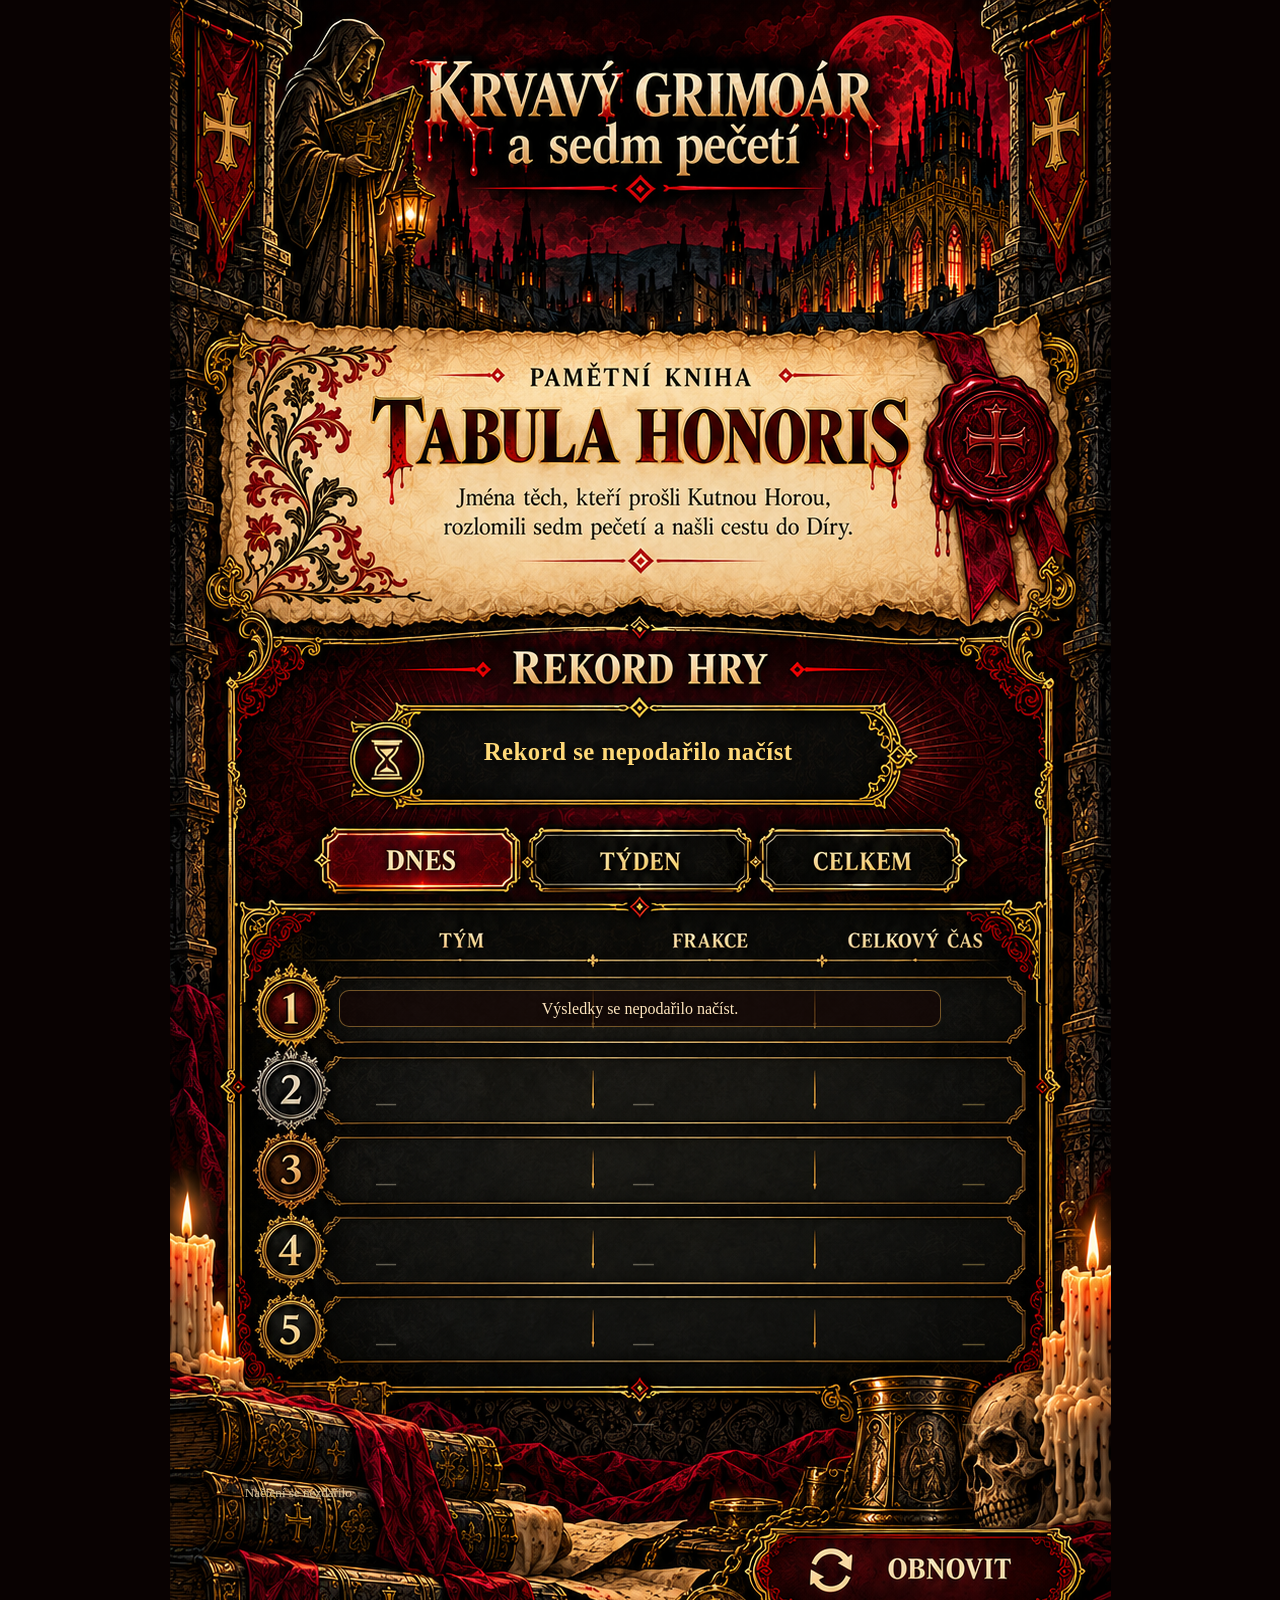
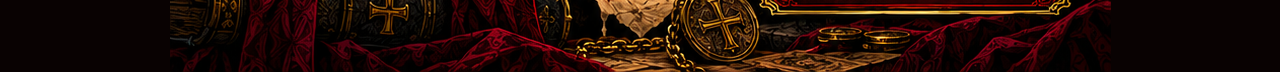
==== commit ed56e1bd: "Výsledky" ====
--- a/vysledky.html
+++ b/vysledky.html
@@ -2,192 +2,316 @@
 <html lang="cs">
 <head>
 <meta charset="utf-8">
-<meta name="viewport" content="width=device-width,initial-scale=1,viewport-fit=cover">
-<meta name="theme-color" content="#070301">
+<meta name="viewport" content="width=device-width, initial-scale=1, viewport-fit=cover">
+<meta name="theme-color" content="#130403">
 <title>Krvavý grimoár – Tabula Honoris</title>
 <style>
-:root{
-  --bg:#050201;--ink:#ead8aa;--muted:#bca77f;--gold:#c89031;--gold2:#f2cf76;
-  --gold3:#7b4d18;--blood:#7e1712;--blood2:#3e0806;--parch:#d6b27a;--parch2:#9c6b39;
-}
-*{box-sizing:border-box}
-html{background:var(--bg);scroll-behavior:smooth}
-body{
-  margin:0;min-height:100vh;color:var(--ink);font-family:Georgia,"Times New Roman",serif;
-  background:
-    radial-gradient(circle at 50% -10%,rgba(126,20,13,.34),transparent 31rem),
-    radial-gradient(circle at 7% 40%,rgba(196,145,54,.07),transparent 25rem),
-    linear-gradient(180deg,#0f0704 0,#060302 55%,#020101 100%);
-}
-body:before{
-  content:"";position:fixed;inset:0;pointer-events:none;opacity:.14;z-index:-1;
-  background-image:repeating-linear-gradient(0deg,rgba(255,255,255,.018) 0 1px,transparent 1px 4px)
-}
-.page{width:min(100%,980px);margin:auto;padding:0 12px 56px}
-
-/* Originální titulní nápis dodaný uživatelem. */
-.title-crop{
-  position:relative;width:min(100%,941px);margin:0 auto;padding:18px 16px 16px;
-  overflow:hidden;background:
-    radial-gradient(circle at 50% 0,rgba(104,16,12,.25),transparent 25rem),
-    linear-gradient(180deg,#080403,#040201);
-  border-left:1px solid #68451f;border-right:1px solid #68451f;
-  box-shadow:0 18px 45px #000b;text-align:center
-}
-.title-logo{
-  display:block;width:min(100%,760px);height:auto;margin:0 auto;
-  filter:drop-shadow(0 10px 24px rgba(0,0,0,.75));
-}
-.title-crop:after{
-  content:"";position:absolute;left:6%;right:6%;bottom:0;height:1px;
-  background:linear-gradient(90deg,transparent,#8d1d16 22%,#d3a145 50%,#8d1d16 78%,transparent)
-}
-
-.chronicle{
-  position:relative;margin-top:-1px;padding:24px 18px 30px;border:1px solid #9c6a2a;
-  background:
-    radial-gradient(circle at 50% 0,rgba(119,19,13,.19),transparent 24rem),
-    linear-gradient(145deg,rgba(20,11,7,.985),rgba(5,3,2,.995));
-  box-shadow:0 24px 60px #000b,inset 0 0 0 5px rgba(5,3,2,.83),inset 0 0 0 6px rgba(205,153,58,.14)
-}
-.chronicle:before{content:"";position:absolute;inset:9px;border:1px solid rgba(218,167,72,.17);pointer-events:none}
-.chronicle>*{position:relative;z-index:1}
-.eyebrow{text-align:center;color:#c99e4d;font-size:.72rem;letter-spacing:.23em;text-transform:uppercase}
-h1{margin:6px 0 4px;text-align:center;color:var(--gold2);font-size:clamp(2.35rem,8vw,5rem);line-height:.94;text-transform:uppercase;text-shadow:0 3px 0 #4d200d,0 12px 30px #000}
-.subtitle{text-align:center;color:#d4b978;font-style:italic;margin:10px auto 18px;max-width:660px}
-.ornament{height:15px;margin:15px auto 18px;width:min(420px,78%);background:linear-gradient(90deg,transparent,#8d1d16 19%,#d3a145 49%,#8d1d16 81%,transparent);clip-path:polygon(0 46%,43% 46%,46% 0,50% 44%,54% 0,57% 46%,100% 46%,100% 54%,57% 54%,54% 100%,50% 56%,46% 100%,43% 54%,0 54%)}
-
-.tabs{display:flex;justify-content:center;gap:7px;flex-wrap:wrap;margin:4px 0 20px}
-.tab{
-  min-width:108px;padding:12px 16px;border:1px solid #865b26;background:linear-gradient(#190c08,#080403);
-  color:#d8ba73;font:700 .88rem Georgia,serif;letter-spacing:.08em;text-transform:uppercase;cursor:pointer;
-  box-shadow:inset 0 0 0 2px #070302
-}
-.tab.active{border-color:#d0a048;background:linear-gradient(#8c241d,#4c0d09);color:#ffe6a0;box-shadow:inset 0 0 0 2px #170604,0 0 18px rgba(166,47,27,.2)}
-
-.record-seal{
-  display:none;position:relative;max-width:700px;margin:4px auto 22px;padding:16px 18px 15px;text-align:center;
-  border:1px solid #b37c2d;background:radial-gradient(circle at 50% 50%,#54120e 0,#260806 58%,#0b0403 100%);
-  box-shadow:0 12px 28px #0009,inset 0 0 0 4px #120503,inset 0 0 0 5px rgba(229,181,77,.18)
-}
-.record-seal.show{display:block}.record-seal .label{color:#d9b15f;font-size:.72rem;letter-spacing:.18em;text-transform:uppercase}.record-seal strong{display:block;margin-top:3px;color:#ffe08a;font-size:1.2rem}
-
-.toolbar{display:flex;justify-content:space-between;gap:10px;align-items:center;margin:0 auto 13px;max-width:840px;flex-wrap:wrap}
-.meta{font-size:.8rem;color:#968469;font-style:italic}
-.refresh{border:1px solid #775127;background:#0c0705;color:#cdb47a;padding:8px 11px;font:700 .76rem Georgia,serif;letter-spacing:.05em;text-transform:uppercase;cursor:pointer}
-
-.entries{display:grid;gap:14px;max-width:840px;margin:0 auto}
-.entry{
-  --accent:#8b652d;position:relative;display:grid;grid-template-columns:70px minmax(0,1fr) auto;gap:15px;align-items:center;
-  padding:14px 16px 14px 14px;border:1px solid var(--accent);
-  background:
-    linear-gradient(90deg,rgba(211,165,70,.055),transparent 27%),
-    linear-gradient(120deg,#130b07,#080403 72%);
-  box-shadow:0 12px 28px #0008,inset 0 0 0 3px #080403,inset 0 0 0 4px rgba(204,151,57,.08)
-}
-.entry:before{content:"";position:absolute;left:84px;top:10px;bottom:10px;width:1px;background:linear-gradient(transparent,rgba(208,158,63,.26),transparent)}
-.entry.first{--accent:#d5a847;background:linear-gradient(90deg,rgba(173,125,37,.18),transparent 38%),linear-gradient(120deg,#1b0d07,#080403 75%)}
-.entry.second{--accent:#9f987e}.entry.third{--accent:#9e673c}
-.place{
-  position:relative;width:52px;height:52px;margin:auto;display:grid;place-items:center;border-radius:50%;
-  border:2px solid var(--accent);background:#0b0604;color:#f0d278;font-weight:bold;font-size:1.23rem;
-  box-shadow:inset 0 0 18px #000,0 0 16px rgba(211,163,69,.12)
-}
-.place:after{content:"";position:absolute;inset:5px;border:1px solid rgba(236,194,94,.22);border-radius:50%}
-.team{min-width:0}
-.team-name{color:#f0ddb1;font-size:clamp(1.06rem,3.9vw,1.42rem);font-weight:bold;white-space:nowrap;overflow:hidden;text-overflow:ellipsis}
-.faction-line{display:flex;align-items:center;gap:8px;margin-top:5px;color:#c6aa73;font-size:.81rem}
-.emblem{width:30px;height:30px;flex:0 0 30px;display:grid;place-items:center;color:#e4bf67}
-.emblem svg{display:block;width:28px;height:28px;fill:none;stroke:currentColor;stroke-width:1.7;stroke-linecap:round;stroke-linejoin:round;filter:drop-shadow(0 2px 4px #000)}
-.subline{margin-top:5px;color:#9f8c6b;font-size:.75rem;display:flex;gap:8px;flex-wrap:wrap}
-.timebox{text-align:right;white-space:nowrap;padding-left:10px}
-.final-time{color:#f0cb66;font-weight:bold;font-size:clamp(1.15rem,4.3vw,1.62rem);font-variant-numeric:tabular-nums}.time-label{margin-top:2px;color:#8f7c5d;font-size:.7rem;text-transform:uppercase;letter-spacing:.06em}
-
-.empty,.error{max-width:840px;margin:auto;padding:28px 16px;text-align:center;border:1px solid #62421f;background:#0b0604;color:#bca77c}.error{color:#e6aaa3;border-color:#7f2a23}
-.footer{text-align:center;margin:19px auto 0;color:#75664e;font-size:.75rem}
-
-@media(max-width:620px){
-  .page{padding-left:0;padding-right:0}.title-crop{border-left:0;border-right:0;padding:12px 8px 10px}.chronicle{border-left:0;border-right:0;padding:20px 10px 25px}
-  .entry{grid-template-columns:55px minmax(0,1fr);gap:10px;padding:12px 10px}.entry:before{left:67px}.place{width:44px;height:44px;font-size:1rem}.timebox{grid-column:2;text-align:left;padding-left:0;margin-top:-2px}.final-time{font-size:1.18rem}.time-label{display:inline;margin-left:7px}.faction-line{font-size:.77rem}.emblem{width:27px;height:27px;flex-basis:27px}.emblem svg{width:25px;height:25px}.subline{font-size:.71rem}.toolbar{padding:0 4px}
-}
+  :root{
+    --gold:#f0d184;
+    --gold-strong:#ffd978;
+    --ink:#f8ebc9;
+    --blood:#9f1f18;
+    --shadow:rgba(0,0,0,.78);
+  }
+  *{box-sizing:border-box}
+  html,body{margin:0;padding:0;background:#090202;color:var(--ink);font-family:Georgia,"Times New Roman",serif}
+  body{min-height:100vh;display:flex;justify-content:center;align-items:flex-start;padding:0}
+
+  .screen{
+    width:min(100vw, 941px);
+    margin:0 auto;
+  }
+
+  .board{
+    position:relative;
+    width:100%;
+    aspect-ratio:941 / 1672;
+    background:url('assets/tabula_honoris_bg.png') center top / contain no-repeat;
+    overflow:hidden;
+    user-select:none;
+  }
+
+  .sr-only{position:absolute!important;width:1px!important;height:1px!important;padding:0!important;margin:-1px!important;overflow:hidden!important;clip:rect(0,0,0,0)!important;white-space:nowrap!important;border:0!important}
+
+  .record{
+    position:absolute;
+    left:20.4%;
+    top:42.8%;
+    width:58.8%;
+    height:4.3%;
+    display:flex;
+    align-items:center;
+    justify-content:center;
+    text-align:center;
+    padding:0 2.5%;
+    color:var(--gold-strong);
+    font-weight:700;
+    font-size:clamp(.85rem, 2.2vw, 1.55rem);
+    text-shadow:0 2px 8px var(--shadow);
+    letter-spacing:.02em;
+  }
+
+  .tabs{
+    position:absolute;
+    left:23.8%;
+    top:51.5%;
+    width:52.7%;
+    height:4.9%;
+    display:grid;
+    grid-template-columns:repeat(3,1fr);
+    gap:1.8%;
+  }
+  .tab{
+    appearance:none;
+    border:none;
+    background:transparent;
+    color:transparent;
+    cursor:pointer;
+  }
+  .tab.active{
+    outline:none;
+  }
+  .tab:focus-visible,
+  .refresh:focus-visible{
+    box-shadow:0 0 0 2px rgba(255,230,160,.7), 0 0 0 6px rgba(121,25,20,.65);
+    border-radius:10px;
+  }
+
+  .table{
+    position:absolute;
+    left:17.2%;
+    top:63.6%;
+    width:72.2%;
+    height:23.9%;
+    display:grid;
+    grid-template-rows:repeat(5,1fr);
+  }
+
+  .row{
+    display:grid;
+    grid-template-columns:42% 33% 25%;
+    align-items:center;
+    padding:0 3.2% 0 6.5%;
+    color:var(--ink);
+    text-shadow:0 2px 7px var(--shadow);
+    min-width:0;
+  }
+  .team,.faction,.time{min-width:0;overflow:hidden;text-overflow:ellipsis;white-space:nowrap}
+  .team,.faction{
+    font-size:clamp(.8rem, 2vw, 1.28rem);
+    font-weight:700;
+  }
+  .time{
+    text-align:right;
+    color:var(--gold-strong);
+    font-size:clamp(.86rem, 2.15vw, 1.36rem);
+    font-weight:700;
+    padding-right:3%;
+    font-variant-numeric:tabular-nums;
+  }
+  .empty-row .team,
+  .empty-row .faction,
+  .empty-row .time{opacity:.35}
+
+  .meta{
+    position:absolute;
+    left:8%;
+    right:31%;
+    top:88.8%;
+    text-align:left;
+    font-size:clamp(.55rem,1.2vw,.82rem);
+    color:#d8c49d;
+    text-shadow:0 2px 5px var(--shadow);
+  }
+
+  .refresh{
+    position:absolute;
+    right:5.5%;
+    bottom:2.3%;
+    width:28.5%;
+    height:5.4%;
+    appearance:none;
+    border:none;
+    background:transparent;
+    color:transparent;
+    cursor:pointer;
+  }
+
+  .error, .loading {
+    position:absolute;
+    left:18%;
+    right:18%;
+    top:59.2%;
+    padding:.55rem .8rem;
+    text-align:center;
+    font-size:clamp(.7rem,1.7vw,1rem);
+    color:#ffe6be;
+    text-shadow:0 2px 6px var(--shadow);
+    background:rgba(20,5,4,.65);
+    border:1px solid rgba(232,178,81,.45);
+    border-radius:10px;
+  }
+  .hidden{display:none}
+
+  @media (max-width: 640px){
+    .record{font-size:clamp(.72rem,3vw,1rem)}
+    .row{padding-left:4.8%}
+    .team,.faction{font-size:clamp(.68rem,2.45vw,.98rem)}
+    .time{font-size:clamp(.72rem,2.5vw,1.02rem)}
+    .meta{font-size:clamp(.48rem,1.6vw,.7rem)}
+  }
 </style>
 </head>
 <body>
-<div class="page">
-  <header class="title-crop">
-    <img class="title-logo" src="[data-uri]" alt="Krvavý grimoár a sedm pečetí">
-  </header>
-
-  <main class="chronicle">
-    <div class="eyebrow">Pamětní kniha</div>
-    <h1>Tabula Honoris</h1>
-    <p class="subtitle">Jména těch, kteří prošli Kutnou Horou, rozlomili sedm pečetí a našli cestu do Díry.</p>
-    <div class="ornament"></div>
-
-    <nav class="tabs" aria-label="Období výsledků">
-      <button class="tab active" type="button" data-mode="today">Dnes</button>
-      <button class="tab" type="button" data-mode="week">Týden</button>
-      <button class="tab" type="button" data-mode="all">Celkem</button>
-    </nav>
-
-    <div id="record" class="record-seal"><span class="label">Rekord hry</span><strong></strong></div>
-
-    <div class="toolbar">
-      <div id="meta" class="meta">Načítám kroniku…</div>
-      <button id="refresh" class="refresh" type="button">Obnovit</button>
-    </div>
-
-    <section id="entries" class="entries" aria-live="polite"><div class="empty">Načítám výsledky…</div></section>
-    <div class="footer">Pořadí se automaticky obnovuje každých 20 sekund.</div>
+  <main class="screen">
+    <section class="board" aria-labelledby="title">
+      <h1 id="title" class="sr-only">Krvavý grimoár – Tabula Honoris</h1>
+
+      <div id="record" class="record">Načítám rekord hry…</div>
+
+      <div class="tabs" role="tablist" aria-label="Výběr období výsledků">
+        <button class="tab active" data-mode="today" role="tab" aria-selected="true" aria-label="Dnes"></button>
+        <button class="tab" data-mode="week" role="tab" aria-selected="false" aria-label="Týden"></button>
+        <button class="tab" data-mode="all" role="tab" aria-selected="false" aria-label="Celkem"></button>
+      </div>
+
+      <div id="loading" class="loading">Načítám výsledky…</div>
+      <div id="error" class="error hidden">Výsledky se nepodařilo načíst.</div>
+
+      <div id="table" class="table" aria-live="polite"></div>
+      <div id="meta" class="meta">Připravuji kroniku…</div>
+
+      <button id="refresh" class="refresh" type="button" aria-label="Obnovit výsledky"></button>
+    </section>
   </main>
-</div>
 
 <script>
 (() => {
-'use strict';
-const SUPABASE_URL='https://vzycwoignmhqjsthkpdx.supabase.co';
-const SUPABASE_KEY='sb_publishable_8995XXqxGddPHWHu6KPe9g_ycR_0Jwz';
-const entries=document.getElementById('entries'),meta=document.getElementById('meta'),record=document.getElementById('record'),refresh=document.getElementById('refresh'),tabs=[...document.querySelectorAll('.tab')];
-let mode='today',loading=false;
-
-const icons={
-  'Řádoví bratři':'<svg viewBox="0 0 32 32"><path d="M16 3v26M8 10h16M11 20h10"/></svg>',
-  'Zvoníci':'<svg viewBox="0 0 32 32"><path d="M9 22h14M11 22c1-2 2-5 2-9a3 3 0 0 1 6 0c0 4 1 7 2 9M14 26h4M16 5v2"/></svg>',
-  'Havíři':'<svg viewBox="0 0 32 32"><path d="M7 7l18 18M25 7L7 25M5 6l4 1-2 4M27 6l-4 1 2 4"/></svg>',
-  'Alchymisté':'<svg viewBox="0 0 32 32"><path d="M13 4h6M15 4v8l-7 12a3 3 0 0 0 3 4h10a3 3 0 0 0 3-4l-7-12V4M11 22h10"/></svg>',
-  'Konšelé':'<svg viewBox="0 0 32 32"><path d="M16 4v24M8 8h16M10 8l-5 8h10l-5-8M22 8l-5 8h10l-5-8M11 28h10"/></svg>',
-  'Mincmistři':'<svg viewBox="0 0 32 32"><circle cx="16" cy="16" r="10"/><circle cx="16" cy="16" r="5"/><path d="M16 3v3M16 26v3M3 16h3M26 16h3"/></svg>',
-  'Lapkové':'<svg viewBox="0 0 32 32"><path d="M7 25L25 7M9 7l16 16M23 5l4 4M5 23l4 4"/><path d="M5 9c4-4 8-5 11-5M16 28c4 0 8-1 11-5"/></svg>'
-};
-function esc(v){return String(v??'').replace(/[&<>'"]/g,c=>({'&':'&amp;','<':'&lt;','>':'&gt;',"'":'&#39;','"':'&quot;'}[c]))}
-function fmt(sec){sec=Math.max(0,Number(sec)||0);const h=Math.floor(sec/3600),m=Math.floor((sec%3600)/60),s=Math.floor(sec%60);return `${String(h).padStart(2,'0')}:${String(m).padStart(2,'0')}:${String(s).padStart(2,'0')}`}
-function prettyDate(v){if(!v)return'';const d=new Date(v+'T12:00:00');return d.toLocaleDateString('cs-CZ',{day:'numeric',month:'numeric',year:'numeric'})}
-function rankClass(i){return i===0?' first':i===1?' second':i===2?' third':''}
-function roman(i){return i===0?'I':i===1?'II':i===2?'III':String(i+1)}
-async function load(){
- if(loading)return;loading=true;refresh.disabled=true;
- try{
-  const res=await fetch(SUPABASE_URL+'/rest/v1/rpc/verejne_poradi_obdobi',{method:'POST',headers:{'apikey':SUPABASE_KEY,'Content-Type':'application/json'},body:JSON.stringify({p_obdobi:mode})});
-  if(!res.ok)throw new Error('HTTP '+res.status);
-  let data=await res.json();if(!Array.isArray(data))throw new Error('Neplatná odpověď');
-  data=data.filter(r=>!/test/i.test(String(r.tym||''))).map((r,i)=>({...r,poradi:i+1}));
-  if(mode==='all'&&data.length){record.classList.add('show');record.querySelector('strong').textContent=`${data[0].tym} · ${fmt(data[0].vysledny_cas_sec)}`}else record.classList.remove('show');
-  if(!data.length){entries.innerHTML='<div class="empty">V tomto období zatím není žádný zveřejněný výsledek.</div>'}
-  else entries.innerHTML=data.map((r,i)=>`<article class="entry${rankClass(i)}">
-    <div class="place">${roman(i)}</div>
-    <div class="team">
-      <div class="team-name">${esc(r.tym)}</div>
-      <div class="faction-line"><span class="emblem">${icons[r.frakce]||''}</span><span>${esc(r.frakce)}</span></div>
-      <div class="subline"><span>${prettyDate(r.datum)}</span><span>čistý čas ${fmt(r.cisty_cas_sec)}</span><span>penalizace +${esc(r.penalizace_min)} min</span></div>
-    </div>
-    <div class="timebox"><div class="final-time">${fmt(r.vysledny_cas_sec)}</div><div class="time-label">výsledný čas</div></div>
-  </article>`).join('');
-  meta.textContent=`${mode==='today'?'Dnešní pořadí':mode==='week'?'Posledních 7 dní':'Historické pořadí'} · ${data.length} ${data.length===1?'družina':data.length>=2&&data.length<=4?'družiny':'družin'} · aktualizováno ${new Date().toLocaleTimeString('cs-CZ',{hour:'2-digit',minute:'2-digit'})}`;
- }catch(e){entries.innerHTML='<div class="error">Výsledky se nepodařilo načíst. Zkontrolujte připojení nebo nastavení Supabase.</div>';meta.textContent='Načtení se nezdařilo'}
- finally{loading=false;refresh.disabled=false}
-}
-tabs.forEach(t=>t.addEventListener('click',()=>{mode=t.dataset.mode;tabs.forEach(x=>x.classList.toggle('active',x===t));load()}));
-refresh.addEventListener('click',load);load();setInterval(load,20000);
+  'use strict';
+
+  const SUPABASE_URL = 'https://vzycwoignmhqjsthkpdx.supabase.co';
+  const SUPABASE_KEY = 'sb_publishable_8995XXqxGddPHWHu6KPe9g_ycR_0Jwz';
+  const RPC_NAME = 'verejne_poradi_obdobi';
+
+  const table = document.getElementById('table');
+  const meta = document.getElementById('meta');
+  const record = document.getElementById('record');
+  const refresh = document.getElementById('refresh');
+  const loading = document.getElementById('loading');
+  const errorBox = document.getElementById('error');
+  const tabs = [...document.querySelectorAll('.tab')];
+
+  let mode = 'today';
+  let busy = false;
+
+  function esc(v){
+    return String(v ?? '').replace(/[&<>"']/g, c => ({'&':'&amp;','<':'&lt;','>':'&gt;','"':'&quot;',"'":'&#39;'}[c]));
+  }
+
+  function fmt(sec){
+    sec = Math.max(0, Number(sec) || 0);
+    const h = Math.floor(sec / 3600);
+    const m = Math.floor((sec % 3600) / 60);
+    const s = Math.floor(sec % 60);
+    return `${String(h).padStart(2,'0')}:${String(m).padStart(2,'0')}:${String(s).padStart(2,'0')}`;
+  }
+
+  function labelMode(m){
+    if(m === 'today') return 'dnes';
+    if(m === 'week') return 'za posledních 7 dní';
+    return 'celkově';
+  }
+
+  function countWord(n){
+    if(n === 1) return 'tým';
+    if(n >= 2 && n <= 4) return 'týmy';
+    return 'týmů';
+  }
+
+  function renderRows(rows){
+    const filled = rows.slice(0,5);
+    while(filled.length < 5){
+      filled.push({tym:'—', frakce:'—', vysledny_cas_sec:'—', empty:true});
+    }
+
+    table.innerHTML = filled.map(row => {
+      const time = row.empty ? '—' : fmt(row.vysledny_cas_sec);
+      return `
+        <div class="row ${row.empty ? 'empty-row' : ''}">
+          <div class="team">${esc(row.tym)}</div>
+          <div class="faction">${esc(row.frakce)}</div>
+          <div class="time">${esc(time)}</div>
+        </div>`;
+    }).join('');
+  }
+
+  function setActiveTab(activeMode){
+    tabs.forEach(tab => {
+      const active = tab.dataset.mode === activeMode;
+      tab.classList.toggle('active', active);
+      tab.setAttribute('aria-selected', active ? 'true' : 'false');
+    });
+  }
+
+  async function load(){
+    if(busy) return;
+    busy = true;
+    loading.classList.remove('hidden');
+    errorBox.classList.add('hidden');
+    refresh.disabled = true;
+
+    try{
+      const response = await fetch(`${SUPABASE_URL}/rest/v1/rpc/${RPC_NAME}`, {
+        method: 'POST',
+        headers: {
+          apikey: SUPABASE_KEY,
+          'Content-Type': 'application/json'
+        },
+        body: JSON.stringify({ p_obdobi: mode })
+      });
+
+      if(!response.ok) throw new Error(`HTTP ${response.status}`);
+      let data = await response.json();
+      if(!Array.isArray(data)) throw new Error('Neplatná odpověď serveru');
+
+      data = data.filter(row => !/test/i.test(String(row.tym || '')));
+      data.sort((a,b) => (Number(a.vysledny_cas_sec)||0) - (Number(b.vysledny_cas_sec)||0));
+
+      renderRows(data);
+
+      if(data.length){
+        const best = data[0];
+        record.textContent = `${best.tym} · ${fmt(best.vysledny_cas_sec)}`;
+      } else {
+        record.textContent = 'Zatím bez zapsaného rekordu';
+      }
+
+      meta.textContent = `Zobrazeno ${labelMode(mode)} · ${data.length} ${countWord(data.length)} · aktualizováno ${new Date().toLocaleTimeString('cs-CZ', {hour:'2-digit', minute:'2-digit'})}`;
+    } catch (err){
+      renderRows([]);
+      record.textContent = 'Rekord se nepodařilo načíst';
+      meta.textContent = 'Načtení se nezdařilo';
+      errorBox.classList.remove('hidden');
+      console.error(err);
+    } finally {
+      busy = false;
+      loading.classList.add('hidden');
+      refresh.disabled = false;
+    }
+  }
+
+  tabs.forEach(tab => {
+    tab.addEventListener('click', () => {
+      mode = tab.dataset.mode;
+      setActiveTab(mode);
+      load();
+    });
+  });
+
+  refresh.addEventListener('click', load);
+  setActiveTab(mode);
+  load();
+  setInterval(load, 20000);
 })();
 </script>
 </body>
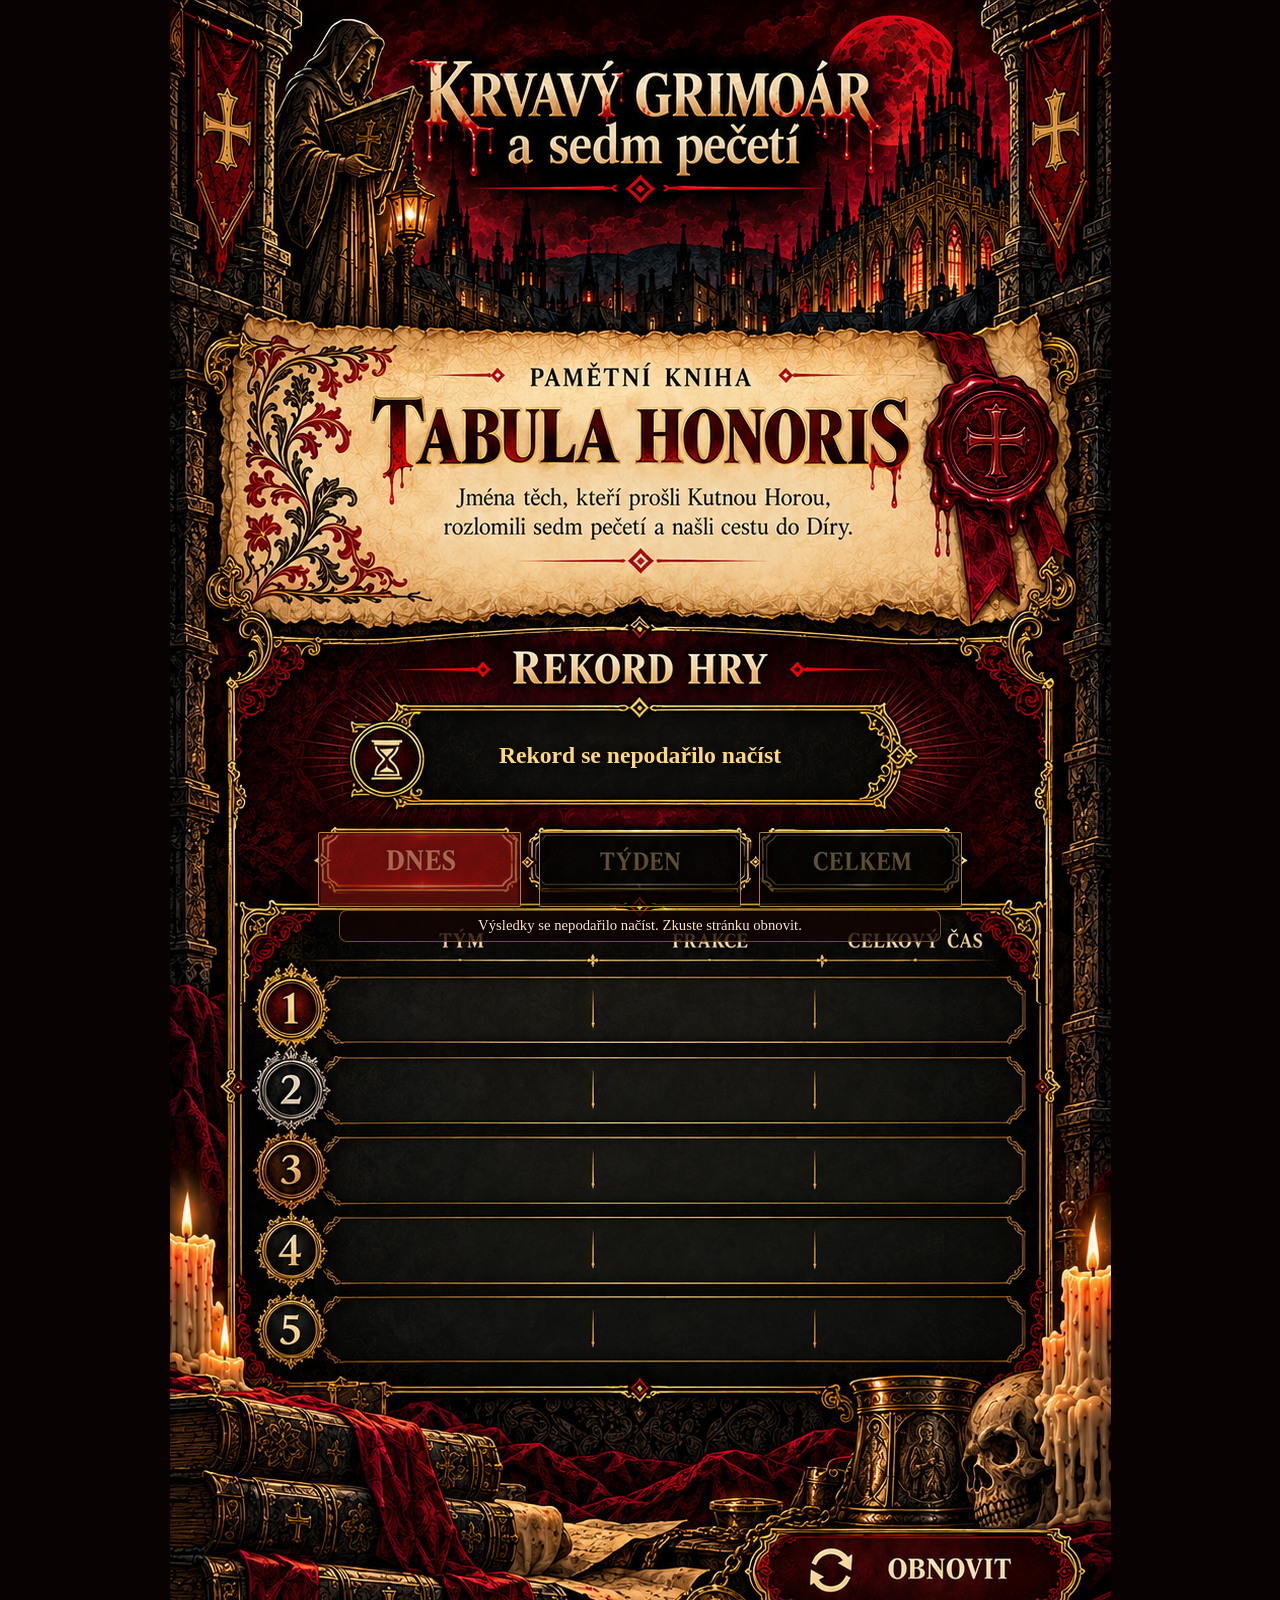
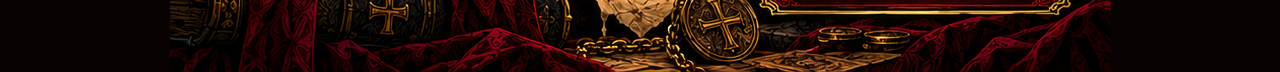
==== commit 82203395: "oprava" ====
--- a/vysledky.html
+++ b/vysledky.html
@@ -2,316 +2,86 @@
 <html lang="cs">
 <head>
 <meta charset="utf-8">
-<meta name="viewport" content="width=device-width, initial-scale=1, viewport-fit=cover">
-<meta name="theme-color" content="#130403">
+<meta name="viewport" content="width=device-width,initial-scale=1,viewport-fit=cover">
+<meta name="theme-color" content="#0b0202">
 <title>Krvavý grimoár – Tabula Honoris</title>
 <style>
-  :root{
-    --gold:#f0d184;
-    --gold-strong:#ffd978;
-    --ink:#f8ebc9;
-    --blood:#9f1f18;
-    --shadow:rgba(0,0,0,.78);
-  }
-  *{box-sizing:border-box}
-  html,body{margin:0;padding:0;background:#090202;color:var(--ink);font-family:Georgia,"Times New Roman",serif}
-  body{min-height:100vh;display:flex;justify-content:center;align-items:flex-start;padding:0}
-
-  .screen{
-    width:min(100vw, 941px);
-    margin:0 auto;
-  }
-
-  .board{
-    position:relative;
-    width:100%;
-    aspect-ratio:941 / 1672;
-    background:url('assets/tabula_honoris_bg.png') center top / contain no-repeat;
-    overflow:hidden;
-    user-select:none;
-  }
-
-  .sr-only{position:absolute!important;width:1px!important;height:1px!important;padding:0!important;margin:-1px!important;overflow:hidden!important;clip:rect(0,0,0,0)!important;white-space:nowrap!important;border:0!important}
-
-  .record{
-    position:absolute;
-    left:20.4%;
-    top:42.8%;
-    width:58.8%;
-    height:4.3%;
-    display:flex;
-    align-items:center;
-    justify-content:center;
-    text-align:center;
-    padding:0 2.5%;
-    color:var(--gold-strong);
-    font-weight:700;
-    font-size:clamp(.85rem, 2.2vw, 1.55rem);
-    text-shadow:0 2px 8px var(--shadow);
-    letter-spacing:.02em;
-  }
-
-  .tabs{
-    position:absolute;
-    left:23.8%;
-    top:51.5%;
-    width:52.7%;
-    height:4.9%;
-    display:grid;
-    grid-template-columns:repeat(3,1fr);
-    gap:1.8%;
-  }
-  .tab{
-    appearance:none;
-    border:none;
-    background:transparent;
-    color:transparent;
-    cursor:pointer;
-  }
-  .tab.active{
-    outline:none;
-  }
-  .tab:focus-visible,
-  .refresh:focus-visible{
-    box-shadow:0 0 0 2px rgba(255,230,160,.7), 0 0 0 6px rgba(121,25,20,.65);
-    border-radius:10px;
-  }
-
-  .table{
-    position:absolute;
-    left:17.2%;
-    top:63.6%;
-    width:72.2%;
-    height:23.9%;
-    display:grid;
-    grid-template-rows:repeat(5,1fr);
-  }
-
-  .row{
-    display:grid;
-    grid-template-columns:42% 33% 25%;
-    align-items:center;
-    padding:0 3.2% 0 6.5%;
-    color:var(--ink);
-    text-shadow:0 2px 7px var(--shadow);
-    min-width:0;
-  }
-  .team,.faction,.time{min-width:0;overflow:hidden;text-overflow:ellipsis;white-space:nowrap}
-  .team,.faction{
-    font-size:clamp(.8rem, 2vw, 1.28rem);
-    font-weight:700;
-  }
-  .time{
-    text-align:right;
-    color:var(--gold-strong);
-    font-size:clamp(.86rem, 2.15vw, 1.36rem);
-    font-weight:700;
-    padding-right:3%;
-    font-variant-numeric:tabular-nums;
-  }
-  .empty-row .team,
-  .empty-row .faction,
-  .empty-row .time{opacity:.35}
-
-  .meta{
-    position:absolute;
-    left:8%;
-    right:31%;
-    top:88.8%;
-    text-align:left;
-    font-size:clamp(.55rem,1.2vw,.82rem);
-    color:#d8c49d;
-    text-shadow:0 2px 5px var(--shadow);
-  }
-
-  .refresh{
-    position:absolute;
-    right:5.5%;
-    bottom:2.3%;
-    width:28.5%;
-    height:5.4%;
-    appearance:none;
-    border:none;
-    background:transparent;
-    color:transparent;
-    cursor:pointer;
-  }
-
-  .error, .loading {
-    position:absolute;
-    left:18%;
-    right:18%;
-    top:59.2%;
-    padding:.55rem .8rem;
-    text-align:center;
-    font-size:clamp(.7rem,1.7vw,1rem);
-    color:#ffe6be;
-    text-shadow:0 2px 6px var(--shadow);
-    background:rgba(20,5,4,.65);
-    border:1px solid rgba(232,178,81,.45);
-    border-radius:10px;
-  }
-  .hidden{display:none}
-
-  @media (max-width: 640px){
-    .record{font-size:clamp(.72rem,3vw,1rem)}
-    .row{padding-left:4.8%}
-    .team,.faction{font-size:clamp(.68rem,2.45vw,.98rem)}
-    .time{font-size:clamp(.72rem,2.5vw,1.02rem)}
-    .meta{font-size:clamp(.48rem,1.6vw,.7rem)}
-  }
+*{box-sizing:border-box}
+html,body{margin:0;min-height:100%;background:#080202;font-family:Georgia,"Times New Roman",serif}
+body{display:flex;justify-content:center;align-items:flex-start}
+.wrap{width:min(100vw,941px);margin:0 auto}
+.board{position:relative;width:100%;aspect-ratio:941/1672;background:url("assets/tabula_honoris_bg.png") center top/contain no-repeat;overflow:hidden}
+.sr-only{position:absolute!important;width:1px!important;height:1px!important;padding:0!important;margin:-1px!important;overflow:hidden!important;clip:rect(0,0,0,0)!important;white-space:nowrap!important;border:0!important}
+.record-value{position:absolute;left:22%;top:43.45%;width:56%;height:3.5%;display:flex;align-items:center;justify-content:center;text-align:center;padding:0 2%;color:#ffd978;font-weight:700;font-size:clamp(.78rem,2.15vw,1.48rem);line-height:1.05;text-shadow:0 2px 8px rgba(0,0,0,.9);overflow:hidden;white-space:nowrap;text-overflow:ellipsis}
+.tabs{position:absolute;left:15.8%;top:49.75%;width:68.4%;height:4.5%;display:grid;grid-template-columns:repeat(3,1fr);gap:2.7%}
+.tab{appearance:none;border:1px solid rgba(207,158,64,.82);background:rgba(7,4,3,.64);color:transparent;cursor:pointer;border-radius:2px;box-shadow:inset 0 0 0 2px rgba(0,0,0,.55)}
+.tab.active{background:rgba(128,22,17,.62);box-shadow:inset 0 0 0 2px rgba(41,4,3,.62),0 0 14px rgba(154,32,24,.28)}
+.tab:focus-visible,.refresh:focus-visible{outline:2px solid #f5d47d;outline-offset:2px}
+.results{position:absolute;left:17.1%;top:57.55%;width:72.3%;height:24%;display:grid;grid-template-rows:repeat(5,1fr)}
+.result-row{display:grid;grid-template-columns:42% 33% 25%;align-items:center;padding:0 3.2% 0 6.2%;min-width:0;color:#f6e7c4;text-shadow:0 2px 7px rgba(0,0,0,.9)}
+.team,.faction,.time{min-width:0;overflow:hidden;text-overflow:ellipsis;white-space:nowrap;font-weight:700}
+.team,.faction{font-size:clamp(.72rem,1.95vw,1.23rem)}
+.time{text-align:right;padding-right:2%;color:#ffd978;font-size:clamp(.78rem,2.1vw,1.34rem);font-variant-numeric:tabular-nums}
+.refresh{position:absolute;right:4.9%;bottom:2.45%;width:29.6%;height:5%;appearance:none;border:none;background:transparent;color:transparent;cursor:pointer}
+.status{position:absolute;left:18%;right:18%;top:54.4%;padding:.42rem .65rem;text-align:center;color:#ffe6bd;background:rgba(18,4,3,.78);border:1px solid rgba(213,165,74,.48);border-radius:8px;font-size:clamp(.64rem,1.5vw,.92rem);text-shadow:0 2px 5px #000}
+.hidden{display:none!important}
+@media(max-width:640px){.record-value{font-size:clamp(.62rem,2.7vw,.92rem)}.result-row{padding-left:5.2%;padding-right:2.8%}.team,.faction{font-size:clamp(.58rem,2.35vw,.92rem)}.time{font-size:clamp(.62rem,2.45vw,.96rem)}}
 </style>
 </head>
 <body>
-  <main class="screen">
-    <section class="board" aria-labelledby="title">
-      <h1 id="title" class="sr-only">Krvavý grimoár – Tabula Honoris</h1>
-
-      <div id="record" class="record">Načítám rekord hry…</div>
-
-      <div class="tabs" role="tablist" aria-label="Výběr období výsledků">
-        <button class="tab active" data-mode="today" role="tab" aria-selected="true" aria-label="Dnes"></button>
-        <button class="tab" data-mode="week" role="tab" aria-selected="false" aria-label="Týden"></button>
-        <button class="tab" data-mode="all" role="tab" aria-selected="false" aria-label="Celkem"></button>
-      </div>
-
-      <div id="loading" class="loading">Načítám výsledky…</div>
-      <div id="error" class="error hidden">Výsledky se nepodařilo načíst.</div>
-
-      <div id="table" class="table" aria-live="polite"></div>
-      <div id="meta" class="meta">Připravuji kroniku…</div>
-
-      <button id="refresh" class="refresh" type="button" aria-label="Obnovit výsledky"></button>
-    </section>
-  </main>
-
+<main class="wrap">
+  <section class="board" aria-label="Krvavý grimoár – Tabula Honoris">
+    <h1 class="sr-only">Krvavý grimoár – Tabula Honoris</h1>
+    <div id="recordValue" class="record-value">Načítám rekord…</div>
+    <nav class="tabs" aria-label="Období výsledků">
+      <button class="tab active" type="button" data-mode="today" aria-label="Dnes" aria-pressed="true"></button>
+      <button class="tab" type="button" data-mode="week" aria-label="Týden" aria-pressed="false"></button>
+      <button class="tab" type="button" data-mode="all" aria-label="Celkem" aria-pressed="false"></button>
+    </nav>
+    <div id="status" class="status hidden" role="status"></div>
+    <div id="results" class="results" aria-live="polite"></div>
+    <button id="refresh" class="refresh" type="button" aria-label="Obnovit výsledky"></button>
+  </section>
+</main>
 <script>
 (() => {
   'use strict';
-
-  const SUPABASE_URL = 'https://vzycwoignmhqjsthkpdx.supabase.co';
-  const SUPABASE_KEY = 'sb_publishable_8995XXqxGddPHWHu6KPe9g_ycR_0Jwz';
-  const RPC_NAME = 'verejne_poradi_obdobi';
-
-  const table = document.getElementById('table');
-  const meta = document.getElementById('meta');
-  const record = document.getElementById('record');
-  const refresh = document.getElementById('refresh');
-  const loading = document.getElementById('loading');
-  const errorBox = document.getElementById('error');
-  const tabs = [...document.querySelectorAll('.tab')];
-
-  let mode = 'today';
-  let busy = false;
-
-  function esc(v){
-    return String(v ?? '').replace(/[&<>"']/g, c => ({'&':'&amp;','<':'&lt;','>':'&gt;','"':'&quot;',"'":'&#39;'}[c]));
+  const SUPABASE_URL='https://vzycwoignmhqjsthkpdx.supabase.co';
+  const SUPABASE_KEY='sb_publishable_8995XXqxGddPHWHu6KPe9g_ycR_0Jwz';
+  const RPC='verejne_poradi_obdobi';
+  const results=document.getElementById('results');
+  const recordValue=document.getElementById('recordValue');
+  const status=document.getElementById('status');
+  const refresh=document.getElementById('refresh');
+  const tabs=[...document.querySelectorAll('.tab')];
+  let mode='today',loading=false;
+  function esc(value){return String(value??'').replace(/[&<>"']/g,char=>({'&':'&amp;','<':'&lt;','>':'&gt;','"':'&quot;',"'":'&#39;'}[char]))}
+  function formatSeconds(value){const total=Math.max(0,Number(value)||0);const h=Math.floor(total/3600),m=Math.floor((total%3600)/60),s=Math.floor(total%60);return `${String(h).padStart(2,'0')}:${String(m).padStart(2,'0')}:${String(s).padStart(2,'0')}`}
+  async function fetchPeriod(period){
+    const response=await fetch(`${SUPABASE_URL}/rest/v1/rpc/${RPC}`,{method:'POST',headers:{apikey:SUPABASE_KEY,'Content-Type':'application/json'},body:JSON.stringify({p_obdobi:period})});
+    if(!response.ok)throw new Error(`HTTP ${response.status}`);
+    const data=await response.json();
+    if(!Array.isArray(data))throw new Error('Neplatná odpověď serveru');
+    return data.filter(row=>!/test/i.test(String(row.tym||''))).sort((a,b)=>(Number(a.vysledny_cas_sec)||0)-(Number(b.vysledny_cas_sec)||0));
   }
-
-  function fmt(sec){
-    sec = Math.max(0, Number(sec) || 0);
-    const h = Math.floor(sec / 3600);
-    const m = Math.floor((sec % 3600) / 60);
-    const s = Math.floor(sec % 60);
-    return `${String(h).padStart(2,'0')}:${String(m).padStart(2,'0')}:${String(s).padStart(2,'0')}`;
+  function renderRows(data){
+    results.innerHTML=data.slice(0,5).map(row=>`<div class="result-row"><div class="team">${esc(row.tym)}</div><div class="faction">${esc(row.frakce)}</div><div class="time">${formatSeconds(row.vysledny_cas_sec)}</div></div>`).join('');
   }
-
-  function labelMode(m){
-    if(m === 'today') return 'dnes';
-    if(m === 'week') return 'za posledních 7 dní';
-    return 'celkově';
+  function updateTabs(){tabs.forEach(tab=>{const active=tab.dataset.mode===mode;tab.classList.toggle('active',active);tab.setAttribute('aria-pressed',active?'true':'false')})}
+  async function load(){
+    if(loading)return;loading=true;refresh.disabled=true;status.classList.add('hidden');
+    try{
+      const [periodData,allData]=await Promise.all([fetchPeriod(mode),mode==='all'?Promise.resolve(null):fetchPeriod('all')]);
+      const overall=allData??periodData;
+      renderRows(periodData);
+      recordValue.textContent=overall.length?`${overall[0].tym} · ${formatSeconds(overall[0].vysledny_cas_sec)}`:'Zatím bez zapsaného rekordu';
+      if(!periodData.length){status.textContent='V tomto období zatím nejsou žádné výsledky.';status.classList.remove('hidden')}
+    }catch(err){results.innerHTML='';recordValue.textContent='Rekord se nepodařilo načíst';status.textContent='Výsledky se nepodařilo načíst. Zkuste stránku obnovit.';status.classList.remove('hidden');console.error(err)}
+    finally{loading=false;refresh.disabled=false}
   }
-
-  function countWord(n){
-    if(n === 1) return 'tým';
-    if(n >= 2 && n <= 4) return 'týmy';
-    return 'týmů';
-  }
-
-  function renderRows(rows){
-    const filled = rows.slice(0,5);
-    while(filled.length < 5){
-      filled.push({tym:'—', frakce:'—', vysledny_cas_sec:'—', empty:true});
-    }
-
-    table.innerHTML = filled.map(row => {
-      const time = row.empty ? '—' : fmt(row.vysledny_cas_sec);
-      return `
-        <div class="row ${row.empty ? 'empty-row' : ''}">
-          <div class="team">${esc(row.tym)}</div>
-          <div class="faction">${esc(row.frakce)}</div>
-          <div class="time">${esc(time)}</div>
-        </div>`;
-    }).join('');
-  }
-
-  function setActiveTab(activeMode){
-    tabs.forEach(tab => {
-      const active = tab.dataset.mode === activeMode;
-      tab.classList.toggle('active', active);
-      tab.setAttribute('aria-selected', active ? 'true' : 'false');
-    });
-  }
-
-  async function load(){
-    if(busy) return;
-    busy = true;
-    loading.classList.remove('hidden');
-    errorBox.classList.add('hidden');
-    refresh.disabled = true;
-
-    try{
-      const response = await fetch(`${SUPABASE_URL}/rest/v1/rpc/${RPC_NAME}`, {
-        method: 'POST',
-        headers: {
-          apikey: SUPABASE_KEY,
-          'Content-Type': 'application/json'
-        },
-        body: JSON.stringify({ p_obdobi: mode })
-      });
-
-      if(!response.ok) throw new Error(`HTTP ${response.status}`);
-      let data = await response.json();
-      if(!Array.isArray(data)) throw new Error('Neplatná odpověď serveru');
-
-      data = data.filter(row => !/test/i.test(String(row.tym || '')));
-      data.sort((a,b) => (Number(a.vysledny_cas_sec)||0) - (Number(b.vysledny_cas_sec)||0));
-
-      renderRows(data);
-
-      if(data.length){
-        const best = data[0];
-        record.textContent = `${best.tym} · ${fmt(best.vysledny_cas_sec)}`;
-      } else {
-        record.textContent = 'Zatím bez zapsaného rekordu';
-      }
-
-      meta.textContent = `Zobrazeno ${labelMode(mode)} · ${data.length} ${countWord(data.length)} · aktualizováno ${new Date().toLocaleTimeString('cs-CZ', {hour:'2-digit', minute:'2-digit'})}`;
-    } catch (err){
-      renderRows([]);
-      record.textContent = 'Rekord se nepodařilo načíst';
-      meta.textContent = 'Načtení se nezdařilo';
-      errorBox.classList.remove('hidden');
-      console.error(err);
-    } finally {
-      busy = false;
-      loading.classList.add('hidden');
-      refresh.disabled = false;
-    }
-  }
-
-  tabs.forEach(tab => {
-    tab.addEventListener('click', () => {
-      mode = tab.dataset.mode;
-      setActiveTab(mode);
-      load();
-    });
-  });
-
-  refresh.addEventListener('click', load);
-  setActiveTab(mode);
-  load();
-  setInterval(load, 20000);
+  tabs.forEach(tab=>tab.addEventListener('click',()=>{mode=tab.dataset.mode;updateTabs();load()}));
+  refresh.addEventListener('click',load);
+  updateTabs();load();setInterval(load,20000);
 })();
 </script>
 </body>
